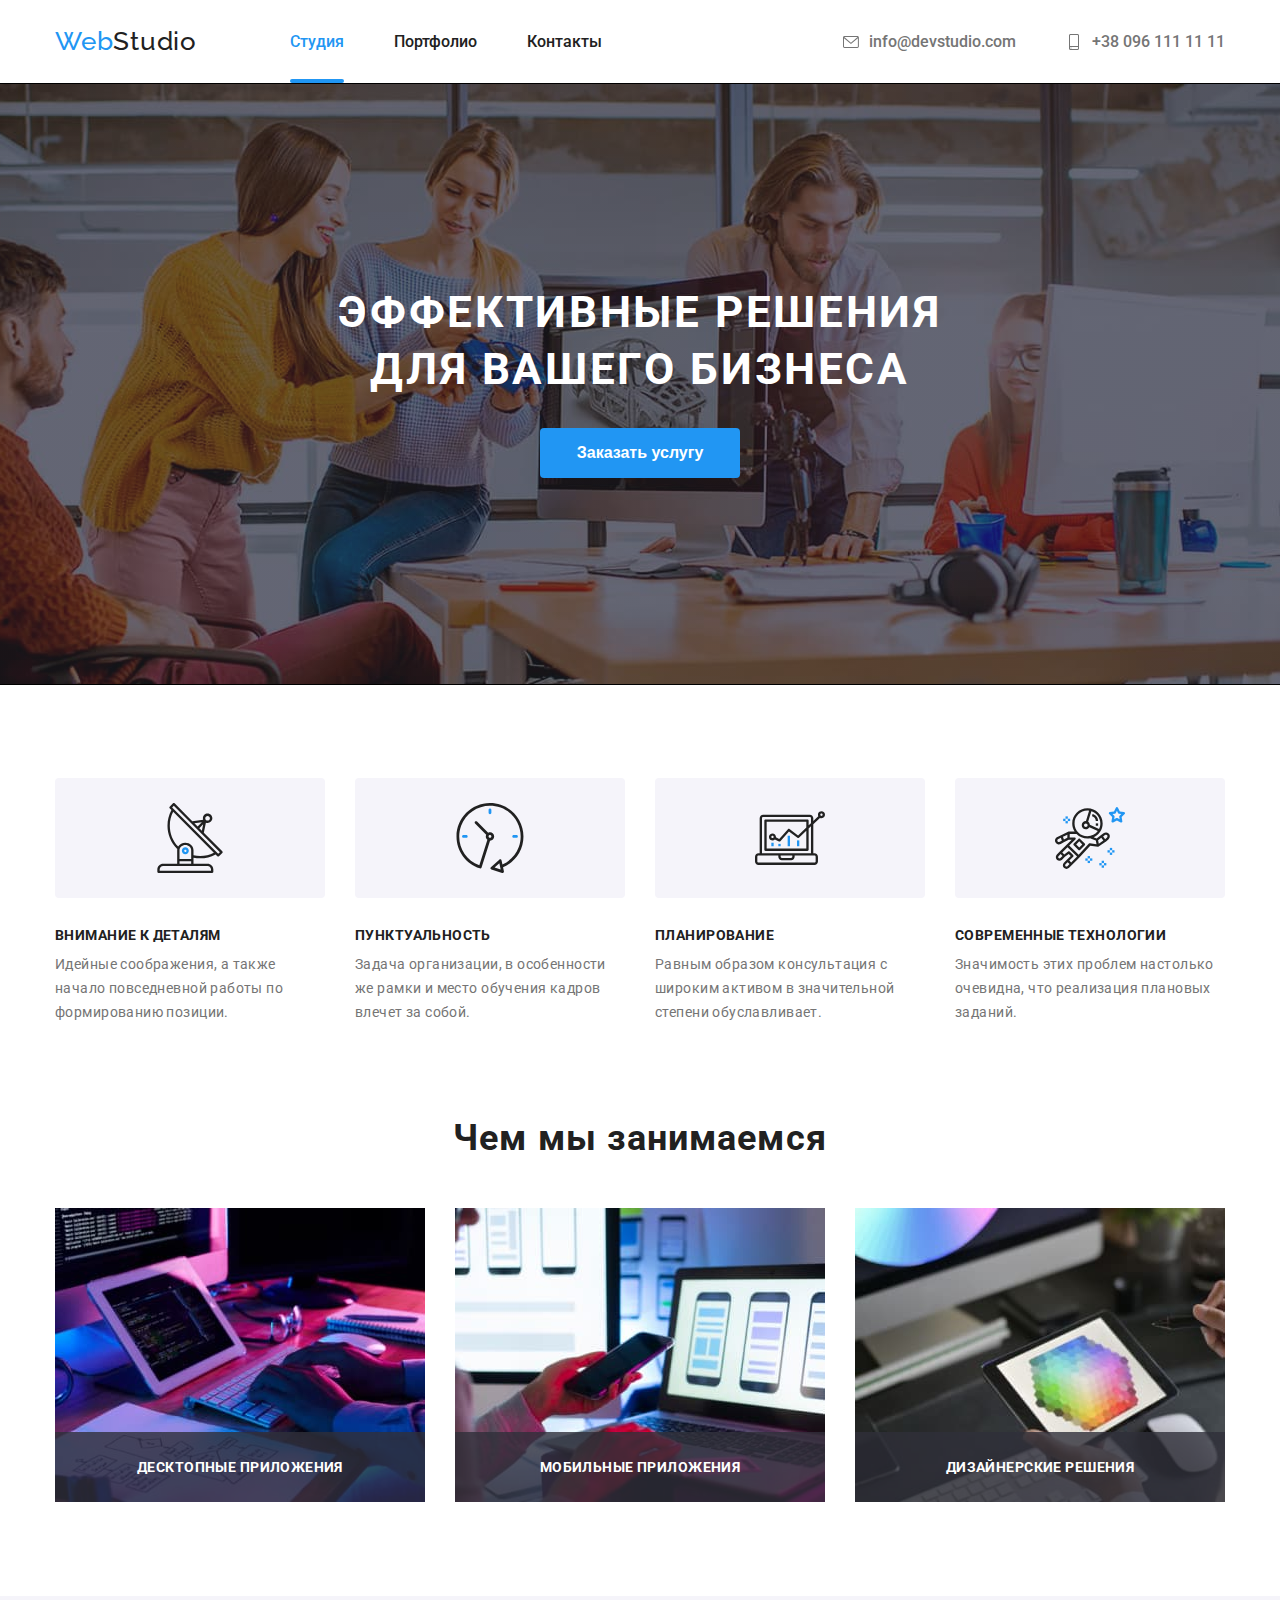
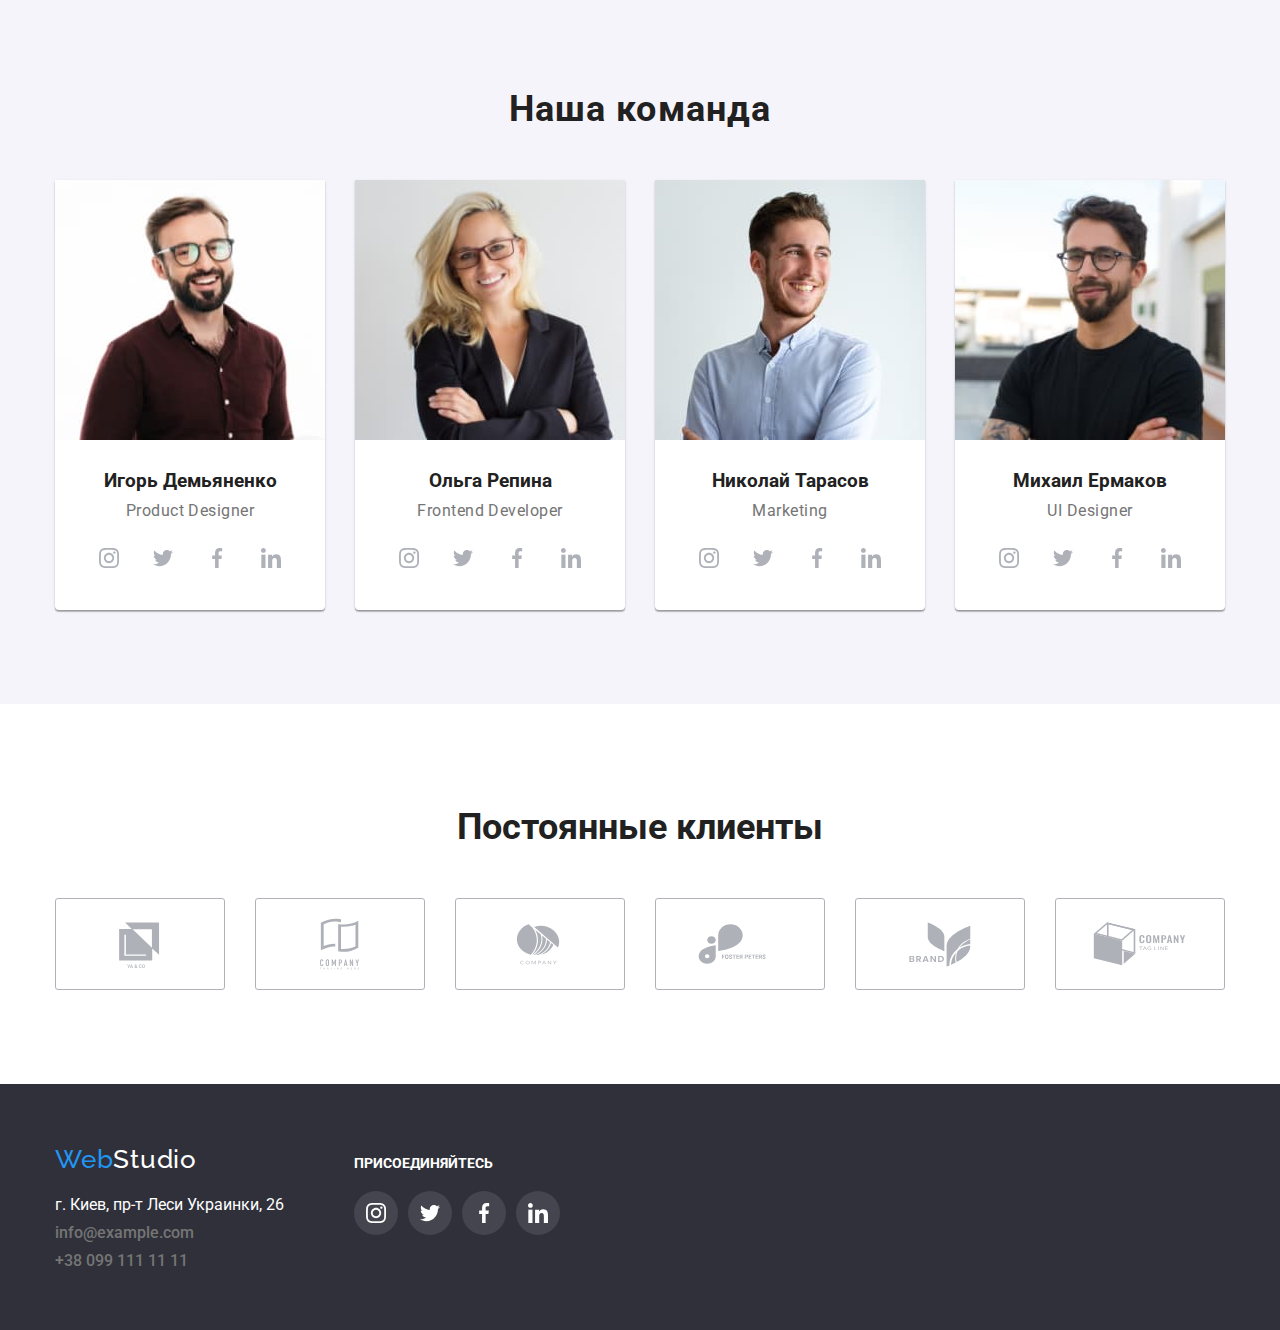
==== index.html @ 6182cb8b "sd" ====
<!DOCTYPE html>
<html lang="en">

<head>
  <meta charset="UTF-8" />
  <meta http-equiv="X-UA-Compatible" content="IE=edge" />
  <meta name="viewport" content="width=device-width, initial-scale=1.0" />
  <title>WebStudio</title>
  <link rel="preconnect" href="https://fonts.gstatic.com" />
  <link rel="stylesheet" href="css/modern-normalie.css">
  <link href="https://fonts.googleapis.com/css2?family=Roboto:wght@400;500;700;900&display=swap" rel="stylesheet" />
  <link rel="preconnect" href="https://fonts.gstatic.com" />
  <link href="https://fonts.googleapis.com/css2?family=Raleway:wght@700&display=swap" rel="stylesheet" />
  <link rel="stylesheet" href="css/styles.css" />
</head>




<!-- header section-->
<header class="head-main">
  <div class="container header-nav-s-list">
    <a class="link logo" href="./index.html"><span class="link-logo">Web</span>Studio</a>
    <nav class="nav">
      <ul class="nav-list">
        <li class="nav-item">
          <a class="link active underline" href="index.html">Студия</a>
        </li>
        <li class="nav-item"><a class="link underline" href="portfolio.html">Портфолио</a></li>
        <li class="nav-item"><a class="link underline" href="#">Контакты</a></li>
      </ul>
    </nav>
    <ul class="header-links">
      <li class="nav-item mail-item">
        <a class="link-adress mail" href="mailto:info@devstudio.com">
          <svg class="icons-head mail" width="12px" height="16px">
            <use href="./images/icons/sprite.svg#icon-mail">
            </use>
          </svg>info@devstudio.com</a>
      </li>
      <li class="nav-item tel-item">
        <a class="link-adress mail" href="tel:+380961111111">
          <svg class="icons-head tel" width="12px" height="16px">
            <use href="./images/icons/sprite.svg#icon-smartphone">
            </use>
          </svg>+38 096 111 11 11</a>
      </li>
    </ul>
  </div>
</header>
<main>

  <!-- main section-->
  <section class="section main-section-head overlay">
    <div class="container">
      <h1 class="main-section-tittle-text">
        эффективные решения <br>для вашего бизнеса
      </h1>
      <button class="studio-button" type="button" data-modal-open>Заказать услугу</button>
    </div>
  </section>
  <!-- what we do section-->
  <section class="section second-section">
    <div class="container">
      <ul class="what-we-do-text-section">
        <li class="first-section-content">
          <div class="first-section-description">
            <svg class="icon-first">
              <use href="./images/icons/sprite.svg#icon-antenna">
              </use>
            </svg>
          </div>
          <h3 class="first-text-section-studio-title">внимание к деталям</h3>
          <p class="first-text-section-studio-text">
            Идейные соображения, а также начало повседневной работы по
            формированию позиции.
          </p>
        </li>
        <li class="first-section-content">
          <div class="first-section-description">
            <svg class="icon-first">
              <use href="./images/icons/sprite.svg#icon-clock">
              </use>
            </svg>
          </div>
          <h3 class="first-text-section-studio-title">пунктуальность</h3>
          <p class="first-text-section-studio-text">
            Задача организации, в особенности же рамки и место обучения кадров
            влечет за собой.
          </p>
        </li>
        <li class="first-section-content">
          <div class="first-section-description">
            <svg class="icon-first">
              <use href="./images/icons/sprite.svg#icon-diagram">
              </use>
            </svg>
          </div>
          <h3 class="first-text-section-studio-title">планирование</h3>
          <p class="first-text-section-studio-text">
            Равным образом консультация с широким активом в значительной
            степени обуславливает.
          </p>
        </li>
        <li class="first-section-content">
          <div class="first-section-description">
            <svg class="icon-first">
              <use href="./images/icons/sprite.svg#icon-astronaut">
              </use>
            </svg>
          </div>
          <h3 class="first-text-section-studio-title">современные технологии</h3>
          <p class="first-text-section-studio-text">
            Значимость этих проблем настолько очевидна, что реализация
            плановых заданий.
          </p>
        </li>

      </ul>
    </div>
  </section>
  <!-- what we do with imgs-->
  <section class="section thrd-section">
    <div class="container">
      <h2 class="first-section-title">Чем мы занимаемся</h2>
      <ul class="what-we-do-section-images">
        <li class="what-we-do-section-list">
          <div class="what-we-do-block">
            <img class="what-we-do-images" src="images/computerscode.jpg" alt="woman-work-on-computer" width="370" />
            <div class="what-we-do-text">Десктопные приложения</div>
          </div>
        </li>
        <li class="what-we-do-section-list">
          <div class="what-we-do-block">
            <img class="what-we-do-images" src="images/phonescomputer.jpg" alt="man-with-phone-and-computer"
              width="370" />
            <div class="what-we-do-text">Мобильные приложения</div>
          </div>
        </li>
        <li class="what-we-do-section-list">
          <div class="what-we-do-block">
            <img class="what-we-do-images" src="images/tabletsfigure.jpg" alt="figure-on-the-tablet-in-woman-hands"
              width="370" />
            <div class="what-we-do-text">Дизайнерские решения</div>
          </div>
        </li>
      </ul>
    </div>
  </section>

  <!-- Our team section-->
  <section class="section our-section">
    <div class="container members-container">
      <h2 class="tittle-second-section">Наша команда</h2>
      <ul class="our-team-section-members">
        <li class="members">
          <img src="images/IgorDem.jpg" alt="Man-Igor" width="270" />
          <h3 class="second-section-tittle">Игорь Демьяненко</h3>
          <p class="second-section-text">Product Designer</p>
          <ul class="icons-list">
            <li class="icons-list-social">
              <a class="icons-list-social-link" href="#">
                <svg class="icon-social">
                  <use href="./images/icons/sprite.svg#icon-instagram">
                  </use>
                </svg></a>
            </li>
            <li class="icons-list-social">
              <a class="icons-list-social-link" href="#">
                <svg class="icon-social">
                  <use href="./images/icons/sprite.svg#icon-twitter">
                  </use>
                </svg></a>
            </li>
            <li class="icons-list-social">
              <a class="icons-list-social-link" href="#">
                <svg class="icon-social">
                  <use href="./images/icons/sprite.svg#icon-facebook">
                  </use>
                </svg></a>
            </li>
            <li class="icons-list-social">
              <a class="icons-list-social-link" href="#">
                <svg class="icon-social">
                  <use href="./images/icons/sprite.svg#icon-linkedin">
                  </use>
                </svg></a>
            </li>
          </ul>
        </li>
        <li class="members">
          <img src="images/OlhaRepina.jpg" alt="Woman-Olga" width="270" />
          <h3 class="second-section-tittle">Ольга Репина</h3>
          <p class="second-section-text">Frontend Developer</p>
          <ul class="icons-list">
            <li class="icons-list-social">
              <a class="icons-list-social-link" href="#">
                <svg class="icon-social">
                  <use href="./images/icons/sprite.svg#icon-instagram">
                  </use>
                </svg></a>
            </li>
            <li class="icons-list-social">
              <a class="icons-list-social-link" href="#">
                <svg class="icon-social">
                  <use href="./images/icons/sprite.svg#icon-twitter">
                  </use>
                </svg></a>
            </li>
            <li class="icons-list-social">
              <a class="icons-list-social-link" href="#">
                <svg class="icon-social">
                  <use href="./images/icons/sprite.svg#icon-facebook">
                  </use>
                </svg></a>
            </li>
            <li class="icons-list-social">
              <a class="icons-list-social-link" href="#">
                <svg class="icon-social">
                  <use href="./images/icons/sprite.svg#icon-linkedin">
                  </use>
                </svg></a>
            </li>
          </ul>
        </li>
        <li class="members">
          <img src="images/NikolayTarasov.jpg" alt="Man-Nikolay" width="270" />
          <h3 class="second-section-tittle">Николай Тарасов</h3>
          <p class="second-section-text">Marketing</p>
          <ul class="icons-list">
            <li class="icons-list-social">
              <a class="icons-list-social-link" href="#">
                <svg class="icon-social">
                  <use href="./images/icons/sprite.svg#icon-instagram">
                  </use>
                </svg></a>
            </li>
            <li class="icons-list-social">
              <a class="icons-list-social-link" href="#">
                <svg class="icon-social">
                  <use href="./images/icons/sprite.svg#icon-twitter">
                  </use>
                </svg></a>
            </li>
            <li class="icons-list-social">
              <a class="icons-list-social-link" href="#">
                <svg class="icon-social">
                  <use href="./images/icons/sprite.svg#icon-facebook">
                  </use>
                </svg></a>
            </li>
            <li class="icons-list-social">
              <a class="icons-list-social-link" href="#">
                <svg class="icon-social">
                  <use href="./images/icons/sprite.svg#icon-linkedin">
                  </use>
                </svg></a>
            </li>
          </ul>
        </li>
        <li class="members">
          <img src="images/MikhailErmakow.jpg" alt="Man-Mikhayl" width="270" />
          <h3 class="second-section-tittle">Михаил Ермаков</h3>
          <p class="second-section-text">UI Designer</p>
          <ul class="icons-list">
            <li class="icons-list-social">
              <a class="icons-list-social-link" href="#">
                <svg class="icon-social">
                  <use href="./images/icons/sprite.svg#icon-instagram">
                  </use>
                </svg></a>
            </li>
            <li class="icons-list-social">
              <a class="icons-list-social-link" href="#">
                <svg class="icon-social">
                  <use href="./images/icons/sprite.svg#icon-twitter">
                  </use>
                </svg></a>
            </li>
            <li class="icons-list-social">
              <a class="icons-list-social-link" href="#">
                <svg class="icon-social">
                  <use href="./images/icons/sprite.svg#icon-facebook">
                  </use>
                </svg></a>
            </li>
            <li class="icons-list-social">
              <a class="icons-list-social-link" href="#">
                <svg class="icon-social">
                  <use href="./images/icons/sprite.svg#icon-linkedin">
                  </use>
                </svg></a>
            </li>
          </ul>
        </li>
      </ul>
    </div>
  </section>
  <!-- Client section-->
  <section class="section">
    <div class="container">
      <h2 class="clients-title">Постоянные клиенты</h2>
      <ul class="clients-list">
        <li class="clients-list-item">
          <a class="client-list-link" href="#">
            <svg class="icon-client">
              <use href="./images/icons/sprite.svg#icon-ya-s-co">
              </use>
            </svg>
          </a>
        </li>
        <li class="clients-list-item">
          <a class="client-list-link" href="#">
            <svg class="icon-client">
              <use href="./images/icons/sprite.svg#icon-tagline-here">
              </use>
            </svg>
          </a>
        </li>
        <li class="clients-list-item">
          <a class="client-list-link" href="#">
            <svg class="icon-client">
              <use href="./images/icons/sprite.svg#icon-company">
              </use>
            </svg>
          </a>
        </li>
        <li class="clients-list-item">
          <a class="client-list-link" href="#">
            <svg class="icon-client">
              <use href="./images/icons/sprite.svg#icon-fosterpeters">
              </use>
            </svg>
          </a>
        </li>
        <li class="clients-list-item">
          <a class="client-list-link" href="#">
            <svg class="icon-client">
              <use href="./images/icons/sprite.svg#icon-brand">
              </use>
            </svg>
          </a>
        </li>
        <li class="clients-list-item">
          <a class="client-list-link" href="#">
            <svg class="icon-client">
              <use href="./images/icons/sprite.svg#icon-tagline">
              </use>
            </svg>
          </a>
        </li>
      </ul>
    </div>
  </section>
</main>
<footer class="footer-section">
  <div class="container footer-content">
    <div>
      <a class="link logo foot" href="./index.html"><span class="link-logo">Web</span>Studio</a>
      <address class="adress-in-foot">
        <ul class="footer-links">
          <li class="adress-in-foot">г. Киев, пр-т Леси Украинки, 26</li>
          <li>
            <a class="link-adress" href="mailtoLinfo@example.com">info@example.com</a>
          </li>
          <li>
            <a class="link-adress" href="tel:+380991111111">+38 099 111 11 11</a>
          </li>
        </ul>
      </address>
    </div>
    <div class="footer-social">
      <p>присоединяйтесь</p>
      <ul class="icons-footer">
        <li class="icons-list-footer">
          <a class="icons-footer-link" href="#">
            <svg class="icon-footer">
              <use href="./images/icons/sprite.svg#icon-instagram">
              </use>
            </svg></a>
        </li>
        <li class="icons-list-footer">
          <a class="icons-footer-link" href="#">
            <svg class="icon-footer">
              <use href="./images/icons/sprite.svg#icon-twitter">
              </use>
            </svg></a>
        </li>
        <li class="icons-list-footer">
          <a class="icons-footer-link" href="#">
            <svg class="icon-footer">
              <use href="./images/icons/sprite.svg#icon-facebook">
              </use>
            </svg></a>
        </li>
        <li class="icons-list-footer">
          <a class="icons-footer-link" href="#">
            <svg class="icon-footer">
              <use href="./images/icons/sprite.svg#icon-linkedin">
              </use>
            </svg></a>
        </li>
      </ul>
    </div>
  </div>
</footer>
<div class="backdrop is-hidden" data-modal>
  <div class="modal">
    <button data-modal-close> <svg width="11" height="11" viewBox="0 0 11 11" fill="none"
        xmlns="http://www.w3.org/2000/svg">
        <path
          d="M11 1.10786L9.89214 0L5.5 4.39214L1.10786 0L0 1.10786L4.39214 5.5L0 9.89214L1.10786 11L5.5 6.60786L9.89214 11L11 9.89214L6.60786 5.5L11 1.10786Z"
          fill="black" />
      </svg>
    </button>
  </div>
</div>
<script src="./js/modal.js"></script>
</body>

</html>
---- css/modern-normalie.css ----
*,
*::before,
*::after{
    box-sizing: border-box;
  }
  body {
    font-family: "Roboto";
    color: var(--tittle-text--color);
    margin: 0;
    position: relative;
  }
  .container {
    width: 1200px;
    padding: 0 15px;
    margin: 0 auto;
  }
  .section{
      padding-top: 94px;
      padding-bottom: 94px;
  }
  img{
    display: block;
    max-width: 100%;
    height: auto;
  }
  a{
    text-decoration: none;
  }
  ul{
    list-style: none;
    padding: 0;
    margin: 0;
  }
  h1,
  h2,
  h3,
  h4{
    margin: 0;
  }
  p{
    margin: 0;
  }
---- css/styles.css ----
:root {
  --main-tittle-text-color: #ffffff;
  --text-all: #757575;
  --tittle-text--color: #212121;
  --buttons-active-color: #2196f3;
  --button-bakground: #f5f4fa;
  --footer-main-sections-bacground: #2f303a;
  --border-conteiners: #EEEEEE; 
  --icons-color: #AFB1B8;
  --background-footer-icons: rgba(255, 255, 255, 0.1);
  --timing:(0.4, 0, 0.2, 1);
}

/* header-section main*/
.nav-list{
  display: flex;
  margin-left: 93px;
}
.nav-list .nav-item:not(:last-child){
  margin-right: 50px;
}
.header-nav-s-list{
  display: flex;
  align-items: center;
}
.nav-list .nav-item{
  display: block;
  padding-top: 32px;
  padding-bottom: 32px;
}
.header-links{
  display: inline-block;
  display: flex;
  margin-left: auto;
}
.header-links .nav-item + .nav-item{
  margin-left: 50px;
}
.head-main{
  border-bottom: 1px solid var(--border-conteiners);
}
.nav-item a{
  fill: var(--icons-color);
  display: flex;
  align-items: center;
}

.icons-head{
  width: 1rem;
  height: 1rem;
  margin-right: 10px;
  fill: currentColor;
}
.mail:active,
.mail:hover{
  fill: var(--buttons-active-color);
}
.underline{
  transition: color 250ms var(--buttons-active-color);
}

.active{
  position: relative;
}
.active::after{
  display: block;
  content: "";
  position: absolute;
  width: 100%;
  height: 4px;
  background: #2196F3;
  border-radius: 2px;
  bottom: -32px; 
}


/*webstudio*/
/* wecstudio-section-main*/
.main-section-head {
  background: var(--footer-main-sections-bacground);
  padding-top: 200px;
  padding-bottom: 200px;
  text-align: center;
}
.main-section-tittle-text {
  color: var(--main-tittle-text-color);
  font-size: 44px;
  line-height: 1.3;
  text-align: center;
  letter-spacing: 0.06em;
  text-transform: uppercase;
  margin-bottom: 30px;
}
.overlay{
  max-width: 1600px;
  height: 600px;
  margin-left: auto;
  margin-right: auto;
  outline: 1px solid black;
  background-image: linear-gradient(
    rgba(47, 48, 58, 0.4),
    rgba(47, 48, 58, 0.4)
    ),
  url("../images/main-pic.jpg");
  background-repeat: no-repeat;
  background-position: center;
  background-size: cover;
}
/* studio button pg*/

.studio-button {
  display: block;
  margin: auto;
  background: var(--buttons-active-color);
  color: var(--main-tittle-text-color);
  width: 200px;
  height: 50px; 
  border-radius: 4px;
  font-size: 16px;
  font-weight: 700;
  cursor: pointer;
  border: none;
  transition: background-color 250ms cubic-bezier(0.4, 0, 0.2, 1) ;
}

.studio-button:hover{
  background: #188CE8;
}

/* first what we do*/
.what-we-do-text-section{
  display: flex;
  justify-content: center;
}
.what-we-do-text-section .first-section-content:not(:last-child){
  margin-right: 30px;
}
.first-section-content h3{
  margin-bottom: 10px;
}
.first-section-title {
  color: var(--tittle-text--color);
  font-size: 36px;
  line-height: 1.1;
  text-align: center;
  letter-spacing: 0.03em;
  margin-bottom: 50px;
}
.icon-first{
  width: 70px;
  height: 70px;
}
.first-section-description{
  display: flex;
  width: 270px;
  height: 120px;
  justify-content: center;
  align-items: center;
  background-color: var(--button-bakground);
  border-radius: 4px;
  margin-bottom: 30px;
}


/* images*/
.thrd-section{
  padding-top: 0;
}
.what-we-do-section-images{
  display: flex;
  justify-content: space-between;
}

.first-text-section-studio-title {
  color: var(--tittle-text--color);
  font-weight: bold;
  font-size: 14px;
  line-height: 1.1;
  letter-spacing: 0.03em;
  text-transform: uppercase;
}
.first-text-section-studio-text {
  color: var(--text-all);
  font-size: 14px;
  line-height: 1.7;
  letter-spacing: 0.03em;
}
.what-we-do-block{
  position: relative;
  display: flex;
}
.what-we-do-text{
  font-family: Roboto;
  font-style: normal;
  font-weight: bold;
  font-size: 14px;
  line-height: 16px;
  text-align: center;
  letter-spacing: 0.03em;
  text-transform: uppercase;
  position: absolute;
  display: flex;
  background: rgba(47, 48, 58, 0.8);
  color: var(--main-tittle-text-color);
  width: 370px;
  height: 70px;
  bottom: 0;
  justify-content: center;
  align-items: center;
}

/* our team section*/
.tittle-second-section{
  justify-content: center;
  padding-bottom: 50px;
}
.our-team-section-members{
  display: flex;
  justify-content: space-between;
}

.our-team-section-members h3{
  text-align: center;
  padding-top: 30px;
  margin-bottom: 10px;
}
.our-team-section-members p{
  text-align: center;
  margin-bottom: 16px;
}
.members {
 box-shadow: 0px 1px 3px rgba(0, 0, 0, 0.12), 0px 1px 1px rgba(0, 0, 0, 0.14), 0px 2px 1px rgba(0, 0, 0, 0.2);
 border-radius: 0px 0px 4px 4px;
 padding-bottom: 30px;
 background: var(--main-tittle-text-color);
}
/* icons */
.icons-list{
  display: flex;
  align-items: center;
  justify-content: center;
}
.icons-list li:not(:first-child){
  margin-left: 10px;
}

.icons-list-social-link{
  display: flex;
  width: 44px;
  height: 44px;
  justify-content: center;
  align-items: center;
  border-radius: 50%;
  color: var(--icons-color)
}
.icon-social{
  width: 20px;
  height: 20px;
}

.icons-list-social-link:hover,
.icons-list-social-link:active {
 fill: var(--main-tittle-text-color);
 background: var(--buttons-active-color);
 border-radius: 50%;
}
.icons-list-social-link{
  fill: var(--icons-color);
}

/* our team section*/
.tittle-second-section {
  color: var(--tittle-text--color);
  font-size: 36px;
  line-height: 1.1;
  letter-spacing: 0.03em;
  text-align: center;
}

.second-section-title {
  color: var(--tittle-text--color);
  font-size: 16px;
  line-height: 1.1;
  letter-spacing: 0.03em;
}
.second-section-text {
  color: var(--text-all);
  font-size: 16px;
  line-height: 1.1;
  letter-spacing: 0.03em;
}
/*PORTFOLIO*/
/* portfolio*/

.portfolio-section-imgs{
  display: flex;
  flex-wrap: wrap;
  margin-right: -30px;
  margin-bottom: -30px;
}
.portfolio-conteiner-imgs{
  width: calc( ( 100% - 90px ) / 3 );
  margin-right: 30px;
  margin-bottom: 30px;
  border: 1px solid var(--border-conteiners);
}
.portfolio-conteiner-imgs:nth-child(3n){
  margin-right: 0;
}
.portfolio-conteiner-imgs:nth-last-child(-n+3){
  margin-bottom: 0;
}
.our-section{
  background: var(--button-bakground) ;
}
/* portfolio text section*/

.portfolio-images-tittle {
  color: var(--tittle-text--color);
  font-size: 18px;
  line-height: 2;
  letter-spacing: 0.06em;
}
.portfolio-imgs-borders{
  padding: 20px 24px;
}
.portfolio-images-text {
  color: var(--text-all);
  font-size: 16px;
  line-height: 1.9;
  letter-spacing: 0.03em;
}
/*buttons on portfolio pg*/
.portfolio-buttons{
  display: flex;
  justify-content:center;
  border: none;
  margin-bottom: 34px;
  border-radius: 4px;
}

.buttons-item:not(:first-child){
  padding-left: 8px;
}

/* portfolio overlay*/

.thumb{
  overflow: hidden;
  position: relative;
}
.portfolio-overlay{
  position: absolute;
  top: 0;
  left: 0;
  width: 100%;
  height: 100%;
  background-color: rgba(33, 150, 243, 0.9);
  opacity: 0;
  transform: translateY(100%);
  transition: transform 250ms cubic-bezier(0.4, 0, 0.2, 1);
  overflow: auto;
}

.portfolio-overlay-text{
  position: absolute;
  transform: translate(-50%, -50%);
  top: 50%;
  left: 50%;
  display: flex;
  width: 100%;
  height: 100%;
  align-items: center;
  padding-left: 24px;
  padding-right: 24px;
  color: var(--main-tittle-text-color);
  font-size: 18px;
  line-height: 1.56;
}

.portfolio-items:hover, 
.portfolio-items:focus {
  display: block;
  background: var(--main-tittle-text-color);
  box-sizing: border-box;
  box-shadow: 0px 1px 1px rgb(0 0 0 / 12%), 0px 4px 4px rgb(0 0 0 / 6%), 1px 4px 6px rgb(0 0 0 / 16%);
}
.portfolio-conteiner-imgs:hover .portfolio-overlay {
  opacity: 1;
  transform: translate(0);
}
/*buttons active tm*/
.buttons {
  font-weight: 500;
  font-family: "Roboto";
  font-size: 16px;
  line-height: 1.6;
  border-radius: 4px;
  background: var(--button-bakground);
  color: var(--tittle-text--color);
  border: none;
  display: inline-block;
  padding: 6px 22px;
  transition: bacground-color 250ms cubic-bezier(0.4, 0, 0.2, 1), color 250ms cubic-bezier(0.4, 0, 0.2, 1), box-shadow 250ms cubic-bezier(0.4, 0, 0.2, 1);
  
}
.buttons:hover {
  background: var(--buttons-active-color);
  color: var(--main-tittle-text-color);
  box-shadow: 0px 4px 4px rgba(0, 0, 0, 0.15);
}
.buttons:focus {
  background: var(--buttons-active-color);
  color: var(--main-tittle-text-color);
}
.buttons:active {
  background: var(--buttons-active-color);
  color: var(--main-tittle-text-color);
}
.buttons {
  cursor: pointer;
}
/* clients companys*/
.clients-title{
  color: var(--tittle-text--color);
  font-family: Roboto;
  font-style: normal;
  font-weight: bold;
  font-size: 36px;
  line-height: 42px;
  text-align: center;
  padding-top: 8px;
  padding-bottom: 50px;
}
.clients-list{
  display: flex;
}
.clients-list-item:not(:last-child){
  margin-right: 30px;
}
.clients-list-item svg{
  margin: 16px 32px;
  width: 106px;
  height: 60px;
  fill: var(--icons-color);
  background-color: var(--main-tittle-text-color);
}
.client-list-link{
  border: 1px solid var(--icons-color);
  display: flex;
  width: 170px;
  height: 92px;
  border-radius: 3px;
}
.client-list-link:active,
.client-list-link:hover{
  border-color: var(--buttons-active-color); 
}
.client-list-link:active .icon-client,
.client-list-link:hover .icon-client{
  fill: var(--buttons-active-color);
}
/* footer section*/
.footer-content{
  padding-top: 60px;
  padding-bottom: 60px;
  display: flex;
  align-items: baseline;
}
.footer-links li:not(:last-child){
  margin-bottom: 9px;
}

.footer-section {
  background: var(--footer-main-sections-bacground);
}

.adress-in-foot {
  font-style: normal;
}
.adress-in-foot {
  color: var(--main-tittle-text-color);
}

.footer-social{
  margin-left: 70px;
}
.footer-social p{
  font-weight: bold;
  font-size: 14px;
  line-height: inherit;
  letter-spacing: inherit;
  text-transform: uppercase;
  color: var(--main-tittle-text-color);
  margin-bottom: 20px;
}
.icons-footer{
  width: 206px;
  display: flex;
  align-items: center;
}
.icons-list-footer:not(:last-child) {
  margin-right: 10px;
}
.icons-footer-link{
    display: flex;
    background-color: var(--background-footer-icons);
    width: 44px;
    height: 44px;
    border-radius: 50%;
    justify-content: center;
    align-items: center;
}
.icon-footer{
    width: 20px;
    height: 20px;
    fill: var(--main-tittle-text-color);
}
.icons-footer-link:hover, 
.icons-footer-link:focus {
  fill: var(--main-tittle-text-color);
  background: var(--buttons-active-color);
  border-radius: 50%;
}

/* links */
.link {
  color: var(--tittle-text--color);
  font-weight: 500;
}

.link:hover {
    color: var(--buttons-active-color);
  }
.link:active{
    color: var(--buttons-active-color);
  }
.link:focus {
  color: var(--buttons-active-color);
}

.link-adress {
  color: var(--text-all);
  font-weight: 500;
}
.link-adress:hover{
    color: var(--buttons-active-color);
  } 
.link-adress:active{
    color: var(--buttons-active-color);
  } 
.link-adress:focus {
  color: var(--buttons-active-color);
}
.link.active{
    color: var(--buttons-active-color);
}
/* logo */
.logo {
  font-family: "Raleway";
  color: var(--tittle-text--color);
  font-size: 26px;
  line-height: 31px;
  letter-spacing: 0.03em;
}
.link-logo {
  color: var(--buttons-active-color);
}
.foot {
  color: var(--main-tittle-text-color);
  margin-bottom: 20px;
  display: inline-block;
}

/* backdrop*/
.backdrop.is-hidden{
  opacity: 0;
  pointer-events: none;
  visibility: hidden;
}
.backdrop{
  position: fixed;
  top: 0;
  left: 0;
  height: 100%;
  width: 100%;
  opacity: 1;
  background-color: rgba(0, 0, 0, 0.2);
  transition: opacity 250ms cubic-bezier(0.4,0,0.2,1), visibility 250ms cubic-bezier(0.4,0,0.2,1);
}

.modal {
  position: absolute;
  width: 528px;
  height: 581px;
  transform: translate(-50%, -50%);
  top: 50%;
  left: 50%;
  padding: 15px;
  background: var(--main-tittle-text-color);
  box-shadow: 0px 1px 3px rgba(0, 0, 0, 0.12), 0px 1px 1px rgba(0, 0, 0, 0.14), 0px 2px 1px rgba(0, 0, 0, 0.2);
  border-radius: 4px;
  transform: scale(1) translate(-50%, -50%);
  transition: transform 250ms cubic-bezier(0.4,0,0.2,1), visibility 250ms cubic-bezier(0.4,0,0.2,1);
}
.modal button{
  position: absolute;
  display: flex;
  justify-content: center;
  width: 30px;
  height: 30px;
  align-items: center;
  border-radius: 50%;
  margin-left: auto;
  border: 1px solid rgba(0, 0, 0, 0.1);
  cursor: pointer;
  right: 8px;
  top: 8px;
  background-color: var(--main-tittle-text-color);
}
.backdrop.is-hidden .modal{
  transform: translate(-50%, -50%) scale(0.8);
}
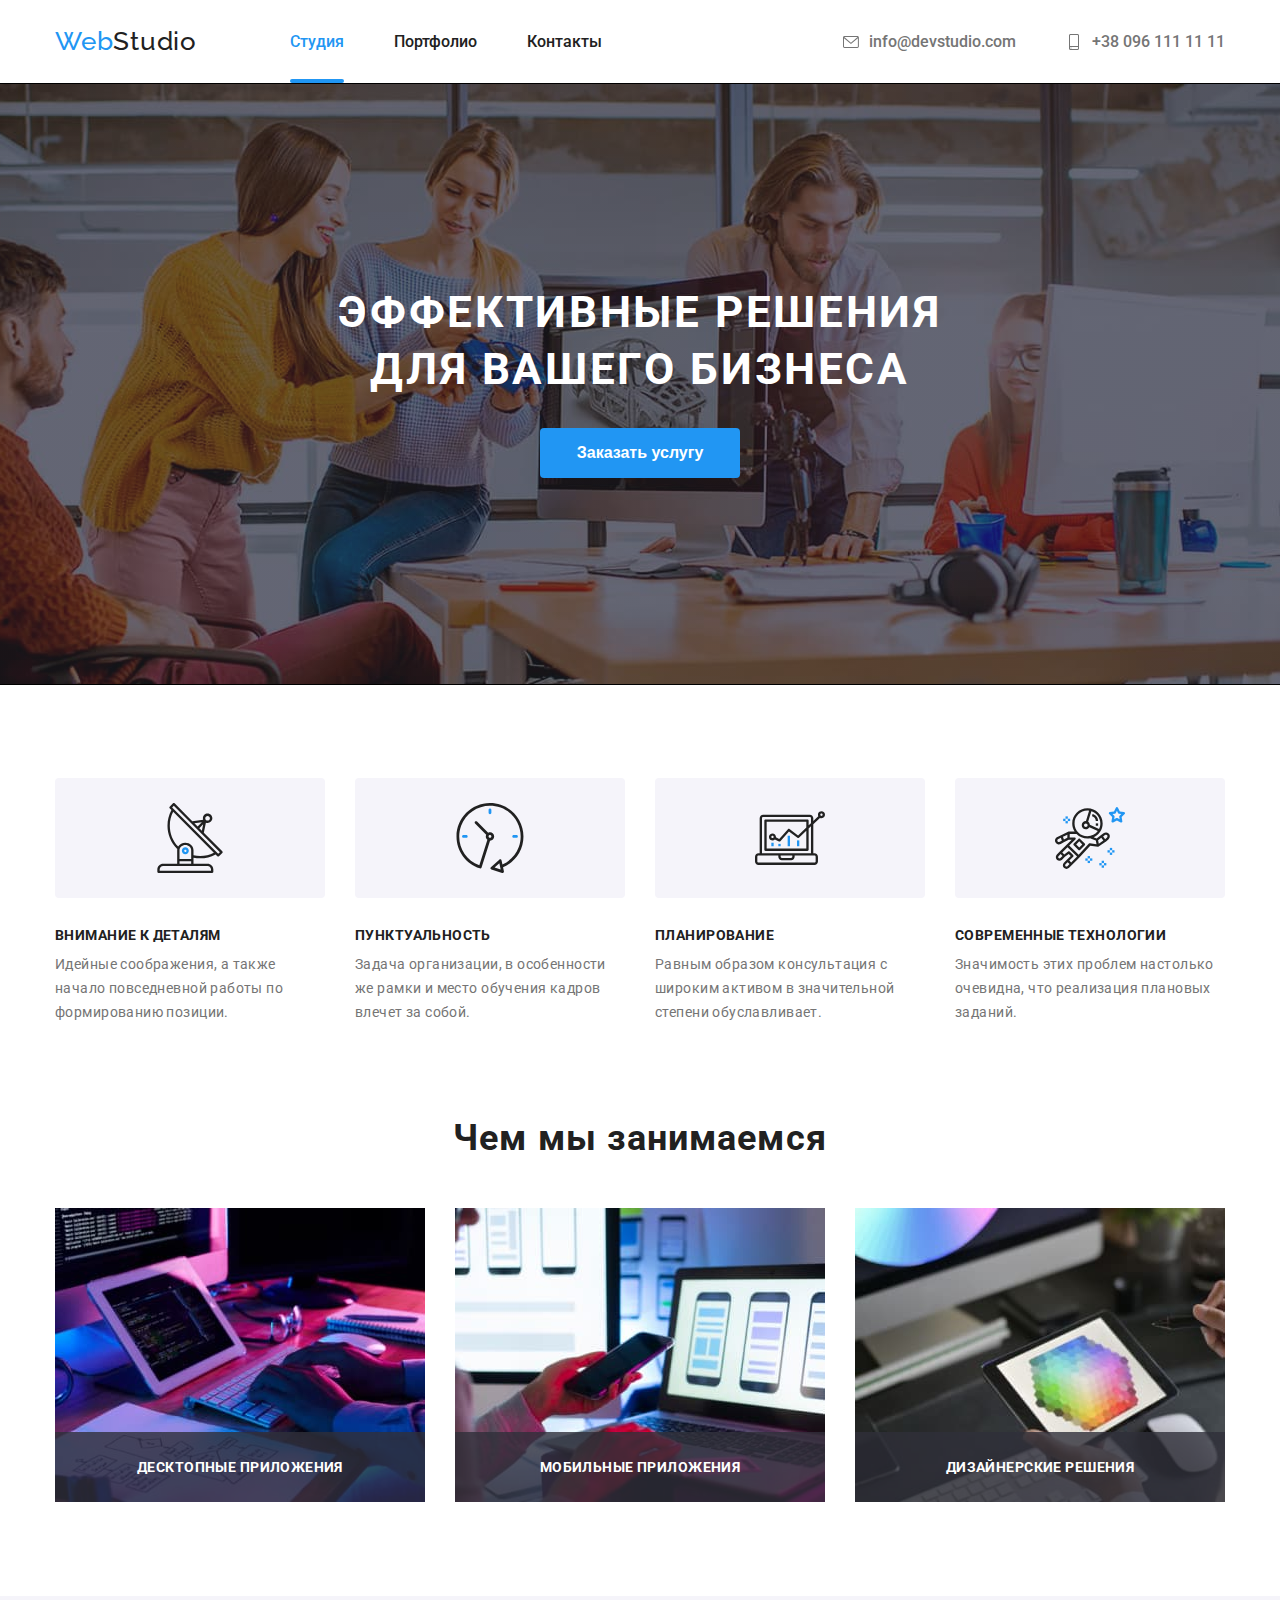
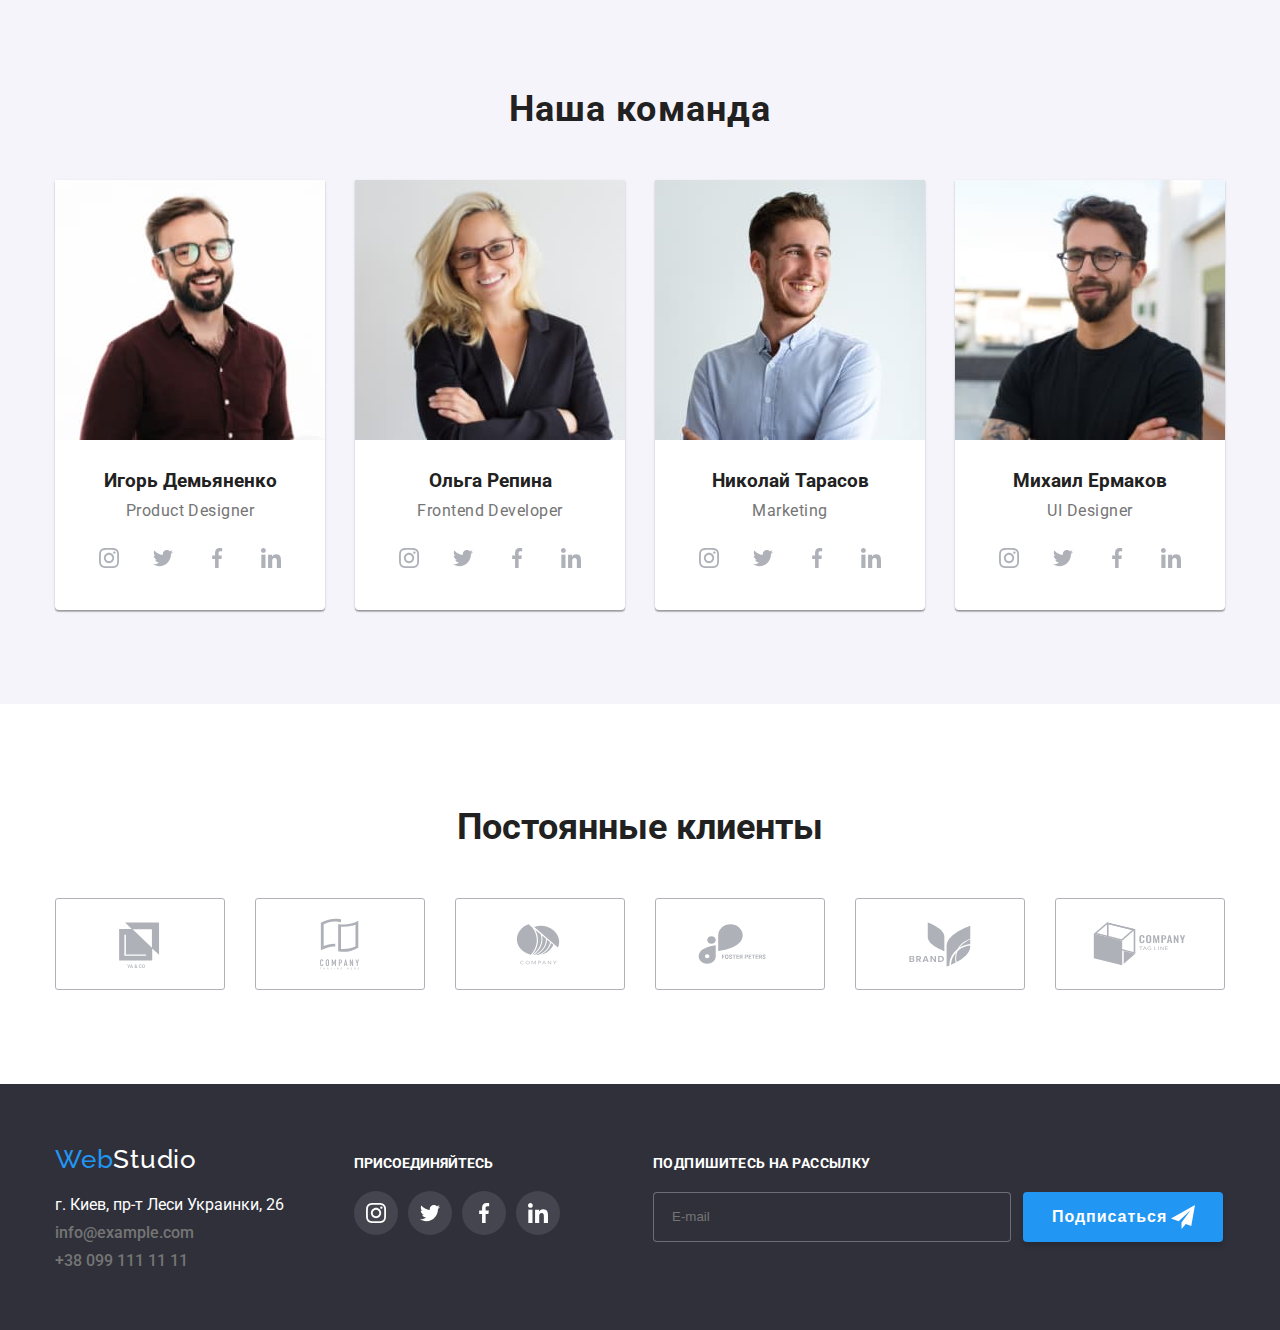
==== commit c469beab: "yeap" ====
--- a/index.html
+++ b/index.html
@@ -402,17 +402,83 @@
         </li>
       </ul>
     </div>
+    <div class="footer-connection">
+      <p>Подпишитесь на рассылку</p>
+      <form class="footer-connection-flex">
+        <label for="email"></label>
+        <input class="footer-connection-mail" type="email" name="email" placeholder="E-mail" id="email">
+        <button class="footer-button" type="submit">Подписаться</button>
+      </form>
+    </div>
   </div>
 </footer>
 <div class="backdrop is-hidden" data-modal>
   <div class="modal">
-    <button data-modal-close> <svg width="11" height="11" viewBox="0 0 11 11" fill="none"
+    <button class="modal-button" data-modal-close> <svg width="11" height="11" viewBox="0 0 11 11"
         xmlns="http://www.w3.org/2000/svg">
         <path
-          d="M11 1.10786L9.89214 0L5.5 4.39214L1.10786 0L0 1.10786L4.39214 5.5L0 9.89214L1.10786 11L5.5 6.60786L9.89214 11L11 9.89214L6.60786 5.5L11 1.10786Z"
-          fill="black" />
+          d="M11 1.10786L9.89214 0L5.5 4.39214L1.10786 0L0 1.10786L4.39214 5.5L0 9.89214L1.10786 11L5.5 6.60786L9.89214 11L11 9.89214L6.60786 5.5L11 1.10786Z" />
       </svg>
     </button>
+    <div class="modal-wrapper">
+      <p class="modal-wrapper-text">Оставьте свои данные, мы вам перезвоним</p>
+      <form class="form">
+        <div>
+          <div class="modal-form">
+            <label class="form-label" for="name">Имя</label>
+            <span class="form-label-svg">
+              <input class="form-input" type="text" name="username" id="name" required minlength="1">
+              <svg class="modal-svg" width="12" height="12" viewBox="0 0 12 12" xmlns="http://www.w3.org/2000/svg">
+                <path
+                  d="M6 6C7.6575 6 9 4.6575 9 3C9 1.3425 7.6575 0 6 0C4.3425 0 3 1.3425 3 3C3 4.6575 4.3425 6 6 6ZM6 7.5C3.9975 7.5 0 8.505 0 10.5V11.25C0 11.6625 0.3375 12 0.75 12H11.25C11.6625 12 12 11.6625 12 11.25V10.5C12 8.505 8.0025 7.5 6 7.5Z" />
+              </svg>
+            </span>
+          </div>
+          <div class="modal-form">
+            <label class="form-label" for="tel">Телефон</label>
+            <span class="form-label-svg">
+              <input class="form-input" type="tel" name="tel" id="tel">
+              <svg class="modal-svg" width="14" height="14" viewBox="0 0 14 14" xmlns="http://www.w3.org/2000/svg">
+                <path
+                  d="M11.996 9.12261L10.1579 8.91275C9.71641 8.86209 9.2822 9.01406 8.97102 9.32524L7.63945 10.6568C5.59144 9.61472 3.91251 7.94301 2.87041 5.88775L4.20922 4.54894C4.5204 4.23775 4.67237 3.80355 4.62171 3.3621L4.41185 1.53842C4.325 0.807499 3.70988 0.2575 2.97173 0.2575H1.71976C0.902004 0.2575 0.221746 0.937761 0.272403 1.75552C0.655953 7.93577 5.59868 12.8713 11.7717 13.2548C12.5894 13.3055 13.2697 12.6252 13.2697 11.8075V10.5555C13.2769 9.82459 12.7269 9.20946 11.996 9.12261Z" />
+              </svg>
+            </span>
+          </div>
+          <div class="modal-form">
+            <label class="form-label" for="email">Почта</label>
+            <span class="form-label-svg">
+              <input class="form-input" type="email" name="email" id="email">
+              <svg class="modal-svg" width="16" height="12" viewBox="0 0 16 12" xmlns="http://www.w3.org/2000/svg">
+                <path
+                  d="M14 0H2C1.175 0 0.5075 0.675 0.5075 1.5L0.5 10.5C0.5 11.325 1.175 12 2 12H14C14.825 12 15.5 11.325 15.5 10.5V1.5C15.5 0.675 14.825 0 14 0ZM13.7 3.1875L8.3975 6.5025C8.1575 6.6525 7.8425 6.6525 7.6025 6.5025L2.3 3.1875C2.1125 3.0675 2 2.865 2 2.6475C2 2.145 2.5475 1.845 2.975 2.1075L8 5.25L13.025 2.1075C13.4525 1.845 14 2.145 14 2.6475C14 2.865 13.8875 3.0675 13.7 3.1875Z" />
+              </svg>
+            </span>
+          </div>
+          <div class="modal-form feedback-label">
+            <label class="form-label " for="feedback">Комментарий</label>
+            <textarea class="modal-form-feedback" name="feedback" id="feedback" cols="58" rows="8"
+              placeholder="Введите текст"></textarea>
+          </div>
+        </div>
+        <div>
+          <div class="modal-agree">
+            <label class="checkbox-label" for="agree">
+              <input class="checkbox visibility-one" type="checkbox" name="agree" value="agree" id="agree">
+              <span class="checkbox-icon"></span>
+              <span class="checkbox-text">
+                Соглашаюсь с рассылкой и принимаю <a class="modal-link" href="#">Условия
+                  договора</a>
+              </span>
+            </label>
+          </div>
+          <div class="modal-button-second">
+            <label for="submit"></label>
+            <button class="studio-button modal-button-send" type="submit" id="submit"><span
+                class="modal-button-text">Отправить</span></button>
+          </div>
+        </div>
+      </form>
+    </div>
   </div>
 </div>
 <script src="./js/modal.js"></script>
--- a/css/styles.css
+++ b/css/styles.css
@@ -523,6 +523,70 @@
   border-radius: 50%;
 }
 
+.footer-connection{
+  margin-left: 93px;
+  margin-top: 12px;
+  font-weight: 700;
+  font-size: 14px;
+  line-height: 1.14;
+  letter-spacing: 0.03em;
+  text-transform: uppercase;
+  color: var(--main-tittle-text-color);
+}
+.footer-connection-flex{
+  display: flex;
+  width: 570px;
+  height: 86px;
+}
+.footer-button{
+  background: var(--buttons-active-color);
+  position: relative;
+  margin-top: 20px;
+  width: 200px;
+  height: 50px;
+  padding-right: 62px;
+  padding-left: 29px;
+  border: 0px solid transparent;
+  box-shadow: 0px 4px 4px rgb(0 0 0 / 15%);
+  border-radius: 4px;
+  color: var(--main-tittle-text-color);
+  font-weight: 700;
+  font-size: 16px;
+  line-height: 1.87;
+  letter-spacing: 0.06em;
+  cursor: pointer;
+  transition: background-color 250ms cubic-bezier(0.4, 0, 0.2, 1);
+}
+
+.footer-button:hover{
+  background: #188CE8;
+}
+
+.footer-button::after{
+  background-image: url(../images/icons/telega.svg);
+  width: 24px;
+  height: 24px;
+  position: absolute;
+  content: '';
+  top: 13px;
+  right: 28px;
+  fill: var(--main-tittle-text-color);
+}
+.footer-connection-mail::placeholder{
+  padding-left: 16px;
+}
+.footer-connection-mail{
+  width: 358px;
+  height: 50px;
+  background-color: var(--footer-main-sections-bacground);
+  margin-top: 20px;
+  margin-right: 12px;
+  color: rgba(255, 255, 255, 0.3);
+  border: 1px solid rgba(255, 255, 255, 0.3);
+  box-sizing: border-box;
+  border-radius: 4px;
+  outline: none;
+}
 /* links */
 .link {
   color: var(--tittle-text--color);
@@ -596,14 +660,14 @@
   transform: translate(-50%, -50%);
   top: 50%;
   left: 50%;
-  padding: 15px;
+  padding: 40px;
   background: var(--main-tittle-text-color);
   box-shadow: 0px 1px 3px rgba(0, 0, 0, 0.12), 0px 1px 1px rgba(0, 0, 0, 0.14), 0px 2px 1px rgba(0, 0, 0, 0.2);
   border-radius: 4px;
   transform: scale(1) translate(-50%, -50%);
   transition: transform 250ms cubic-bezier(0.4,0,0.2,1), visibility 250ms cubic-bezier(0.4,0,0.2,1);
 }
-.modal button{
+.modal-button{
   position: absolute;
   display: flex;
   justify-content: center;
@@ -618,6 +682,161 @@
   top: 8px;
   background-color: var(--main-tittle-text-color);
 }
+.modal-button:hover{
+  fill: rgba(33, 150, 243, 1);
+}
 .backdrop.is-hidden .modal{
   transform: translate(-50%, -50%) scale(0.8);
 }
+/*modal-modal*/
+.form{
+ width: 100%;
+}
+.modal-form{
+  display: flex;
+  flex-direction: column;
+  margin-bottom: 10px;
+}
+.modal-form label{
+  margin-bottom: 4px;
+}
+.feedback-label{
+  margin-bottom: 20px;
+}
+.modal-form textarea{
+  border: 1px solid rgba(33, 33, 33, 0.2);
+  border-radius: 4px;
+  resize: none;
+  width: 100%;
+  height: 120px;
+  padding: 12px 16px;
+}
+
+
+.modal-button-second{
+  text-align: center;
+}
+.modal-form textarea::placeholder{
+  color: rgba(117, 117, 117, 0.5);
+  font-family: Roboto;
+  font-weight: normal;
+  font-size: 12px;
+  line-height: 14px;
+  letter-spacing: 0.01em;
+}
+.modal-wrapper-text{
+  font-family: Roboto;
+  font-weight: bold;
+  font-size: 20px;
+  line-height: 23px;
+  text-align: center;
+  letter-spacing: 0.03em;
+  color: var(--tittle-text--color);
+  margin-bottom: 12px;
+}
+.form-label{
+  display: block;
+  font-family: Roboto;
+  font-weight: normal;
+  font-size: 12px;
+  line-height: 14px;
+  letter-spacing: 0.01em;
+  color: var(--text-all);
+}
+.form-input{
+  width: 100%;
+  height: 40px;
+  border-radius: 4px;
+  border: 1px solid rgba(33, 33, 33, 0.2);
+  cursor: pointer;
+  padding-left: 42px;  
+  transition: border 250ms cubic-bezier(0.4, 0, 0.2, 1);
+
+}
+.form-label-svg{
+  position: relative;
+  display: block;
+}
+
+.form-input:focus{
+  outline: 1px solid var(--buttons-active-color) ;
+}
+.modal-form-feedback:focus{
+  outline: 2px solid var(--buttons-active-color);
+}
+.modal-svg{
+  position: absolute;
+  display: flex;
+  justify-content: center;
+  align-items: center;
+  top: 50%;
+  left: 12px;
+  transform: translateY(-50%);
+  transition: fill 250ms cubic-bezier(0.4, 0, 0.2, 1);
+}
+.form-input:focus + .modal-svg{
+  fill: var(--buttons-active-color);
+}
+.modal-button-send{
+  width: 200px;
+  height: 50px;
+  background: var(--buttons-active-color);
+}
+.modal-button-text{
+  font-family: Roboto;
+  font-weight: bold;
+  font-size: 16px;
+  line-height: 30px;
+  align-items: center;
+  text-align: center;
+  letter-spacing: 0.06em;
+  color: var(--main-tittle-text-color);
+}
+.modal-link{
+  text-decoration: underline;
+  color: var(--buttons-active-color);
+}
+
+.checkbox-label{
+  display: flex;
+  justify-content: center;
+  align-items: center;
+  cursor: pointer;
+  margin-bottom: 30px;
+}
+.checkbox-text{
+  display: inline-block;
+  padding-left: 7px;
+  font-size: 14px;
+  line-height: 1.71;
+  letter-spacing: 0.03em;
+}
+.visibility-one{
+  position: absolute;
+  width: 1px;
+  height: 1px;
+  margin: -1px;
+  padding: 0;
+  overflow: hidden;
+  border: 0;
+  clip: rect(0 0 0 0);
+}
+.checkbox:checked + .checkbox-icon{
+  border-color: transparent;
+  background-color: var(--buttons-active-color);
+  background-image: url(/images/icons/nike.svg);
+  background-size: contain;
+  background-origin: border-box;
+}
+.checkbox-icon{
+  display: inline-block;
+  width: 16px;
+  height: 15px;
+  background-color: var(--main-tittle-text-color);
+  border-radius: 4px;
+  border: 2px solid rgba(0, 0, 0, 1);
+  transition-property: background-color, border;
+  transition-duration: 250ms;
+  transition-timing-function: cubic-bezier(0.4, 0, 0.2, 1);
+  background-repeat: no-repeat;
+}
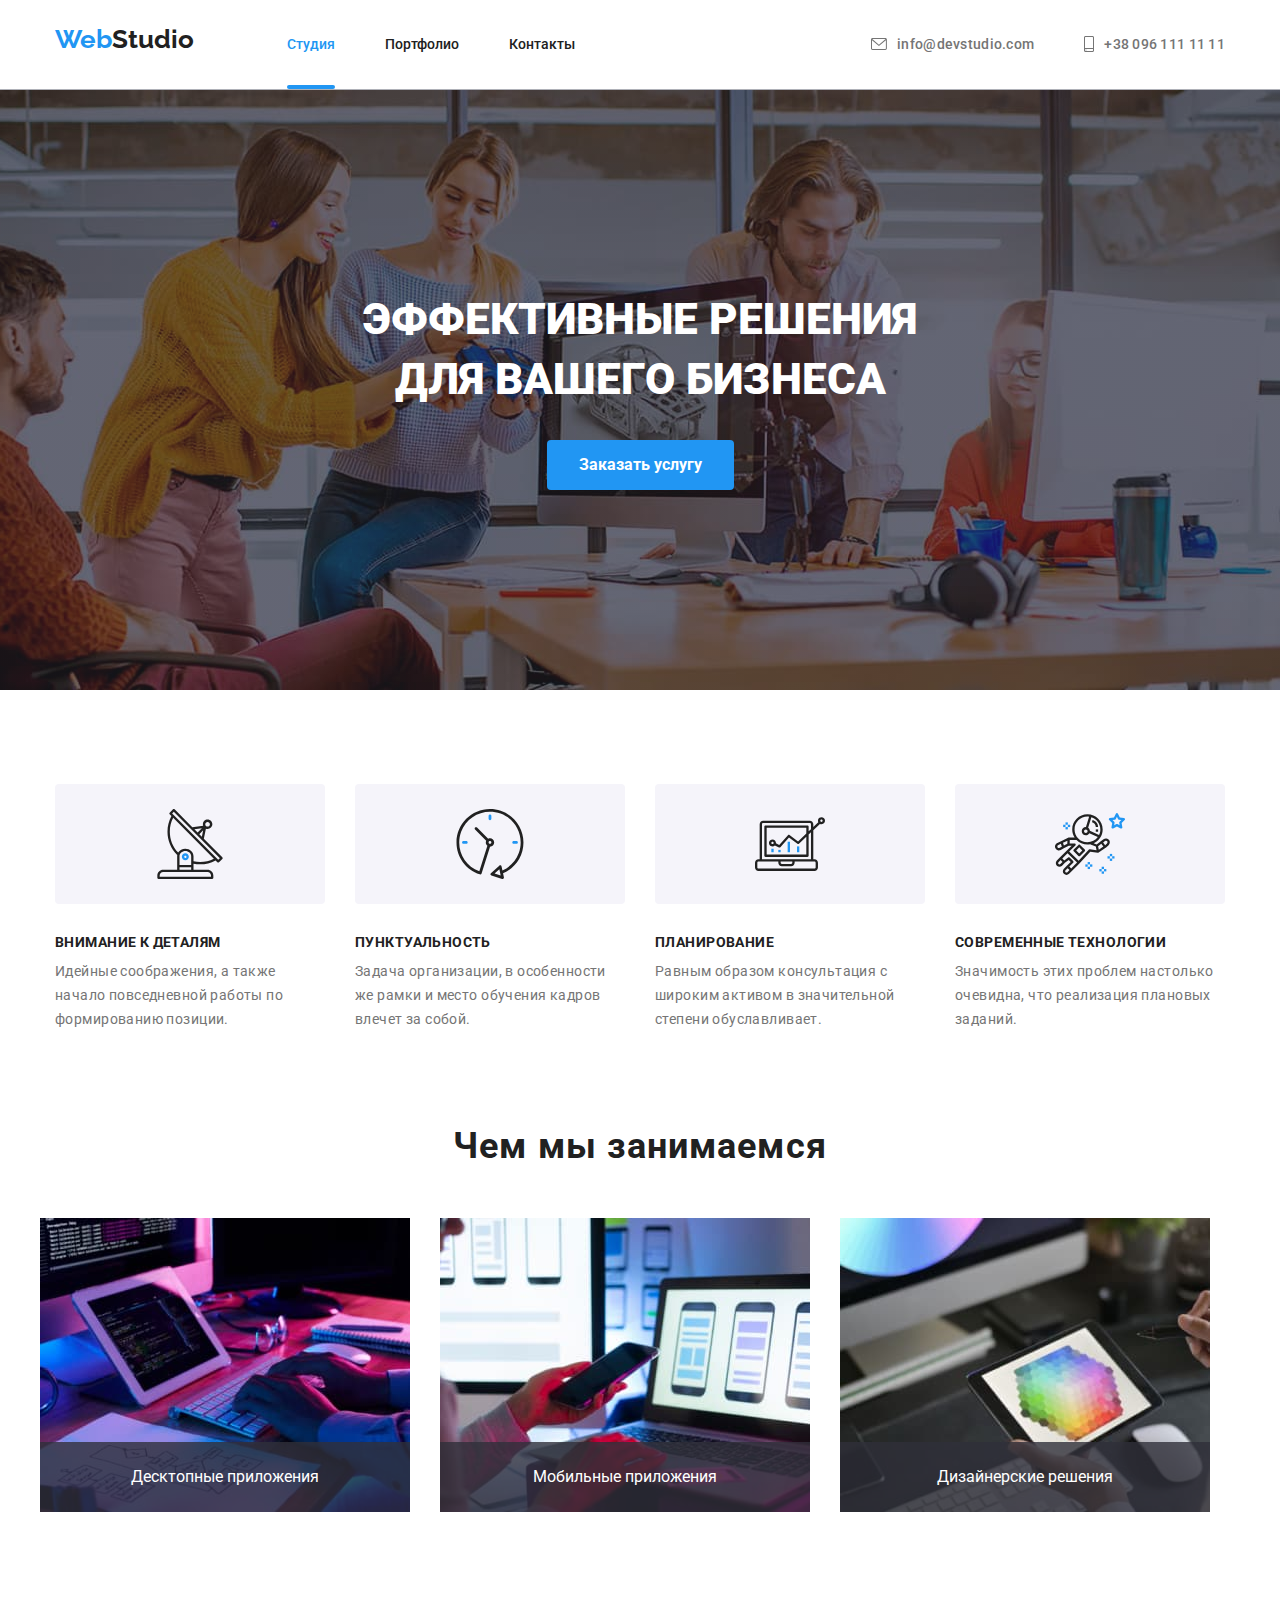
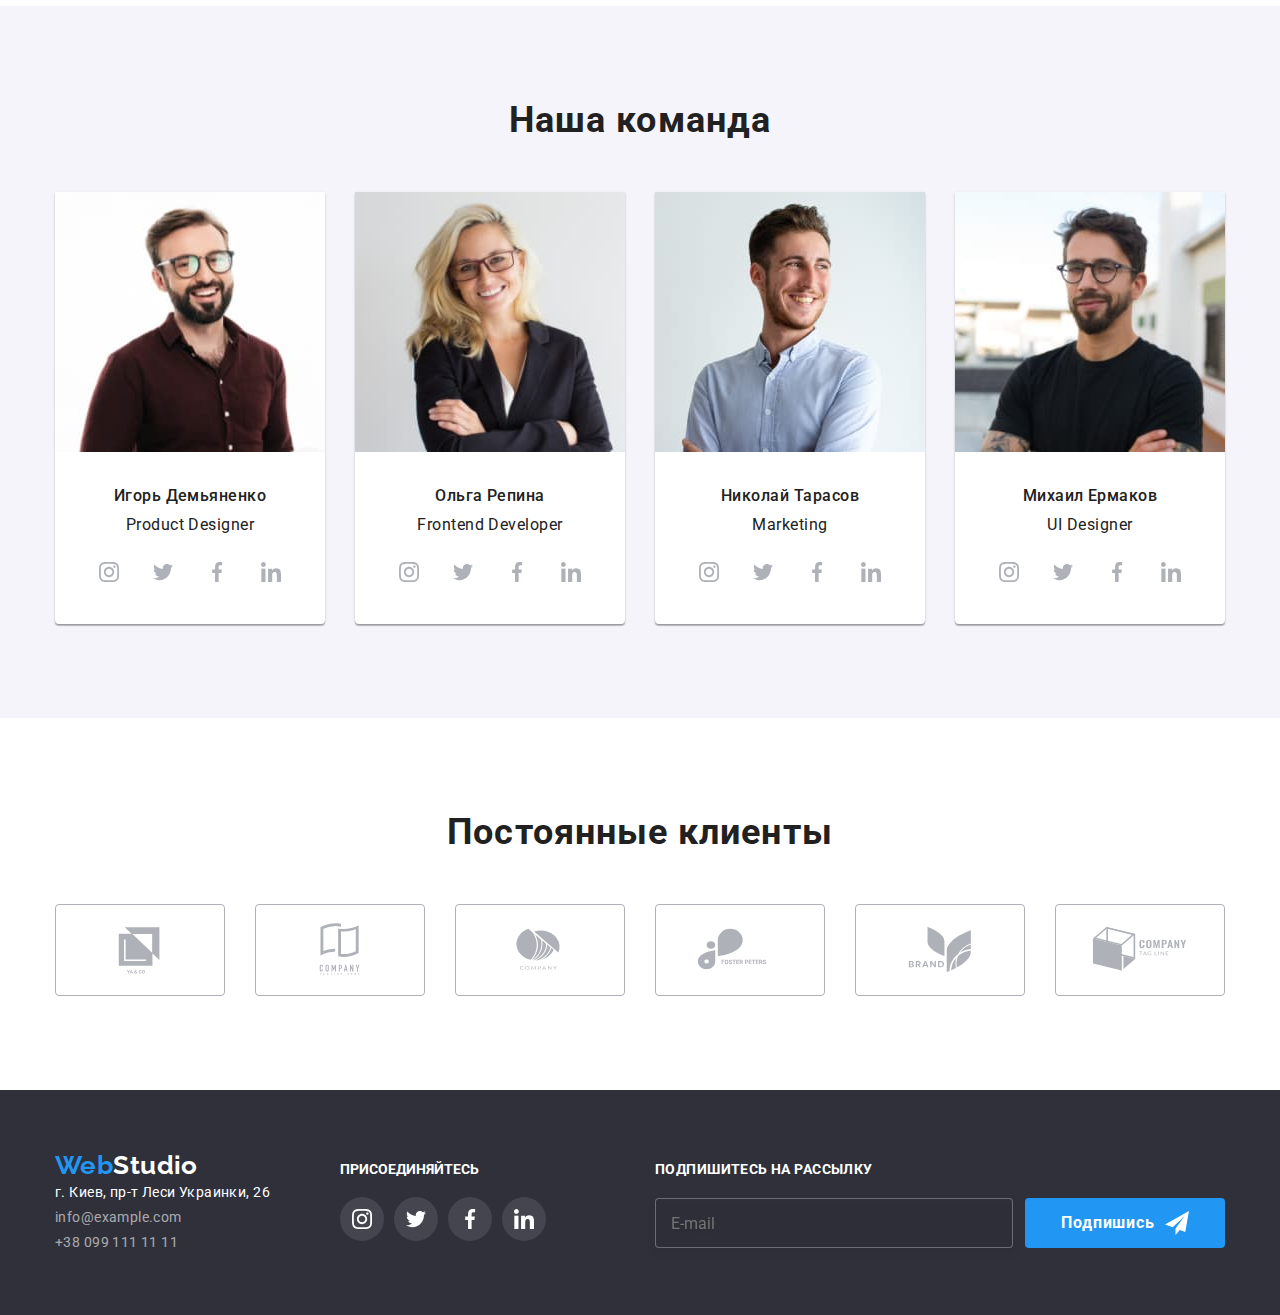
==== commit e9e7348e: "пп" ====
--- a/index.html
+++ b/index.html
@@ -1,487 +1,465 @@
 <!DOCTYPE html>
-<html lang="en">
-
+<html lang="ru">
 <head>
-  <meta charset="UTF-8" />
-  <meta http-equiv="X-UA-Compatible" content="IE=edge" />
-  <meta name="viewport" content="width=device-width, initial-scale=1.0" />
-  <title>WebStudio</title>
-  <link rel="preconnect" href="https://fonts.gstatic.com" />
-  <link rel="stylesheet" href="css/modern-normalie.css">
-  <link href="https://fonts.googleapis.com/css2?family=Roboto:wght@400;500;700;900&display=swap" rel="stylesheet" />
-  <link rel="preconnect" href="https://fonts.gstatic.com" />
-  <link href="https://fonts.googleapis.com/css2?family=Raleway:wght@700&display=swap" rel="stylesheet" />
-  <link rel="stylesheet" href="css/styles.css" />
+	<meta charset="UTF-8">
+	<meta http-equiv="X-UA-Compatible" content="IE=edge">
+	<meta name="viewport" content="width=device-width, initial-scale">
+	<link rel="stylesheet" href="https://cdnjs.cloudflare.com/ajax/libs/modern-normalize/1.0.0/modern-normalize.min.css">
+	<link rel="stylesheet" href="./css/styles.css">
+	<link rel="preconnect" href="https://fonts.gstatic.com">
+	<link href="https://fonts.googleapis.com/css2?family=Raleway:wght@700&family=Roboto:wght@400;500;700;900&display=swap"
+		rel="stylesheet">
+	<link rel="stylesheet" href="./css/main.min.css">
+	<title>Домашнє завдання №1</title>
 </head>
-
-
-
-
-<!-- header section-->
-<header class="head-main">
-  <div class="container header-nav-s-list">
-    <a class="link logo" href="./index.html"><span class="link-logo">Web</span>Studio</a>
-    <nav class="nav">
-      <ul class="nav-list">
-        <li class="nav-item">
-          <a class="link active underline" href="index.html">Студия</a>
-        </li>
-        <li class="nav-item"><a class="link underline" href="portfolio.html">Портфолио</a></li>
-        <li class="nav-item"><a class="link underline" href="#">Контакты</a></li>
-      </ul>
-    </nav>
-    <ul class="header-links">
-      <li class="nav-item mail-item">
-        <a class="link-adress mail" href="mailto:info@devstudio.com">
-          <svg class="icons-head mail" width="12px" height="16px">
-            <use href="./images/icons/sprite.svg#icon-mail">
-            </use>
-          </svg>info@devstudio.com</a>
-      </li>
-      <li class="nav-item tel-item">
-        <a class="link-adress mail" href="tel:+380961111111">
-          <svg class="icons-head tel" width="12px" height="16px">
-            <use href="./images/icons/sprite.svg#icon-smartphone">
-            </use>
-          </svg>+38 096 111 11 11</a>
-      </li>
-    </ul>
-  </div>
-</header>
-<main>
-
-  <!-- main section-->
-  <section class="section main-section-head overlay">
-    <div class="container">
-      <h1 class="main-section-tittle-text">
-        эффективные решения <br>для вашего бизнеса
-      </h1>
-      <button class="studio-button" type="button" data-modal-open>Заказать услугу</button>
-    </div>
-  </section>
-  <!-- what we do section-->
-  <section class="section second-section">
-    <div class="container">
-      <ul class="what-we-do-text-section">
-        <li class="first-section-content">
-          <div class="first-section-description">
-            <svg class="icon-first">
-              <use href="./images/icons/sprite.svg#icon-antenna">
-              </use>
-            </svg>
-          </div>
-          <h3 class="first-text-section-studio-title">внимание к деталям</h3>
-          <p class="first-text-section-studio-text">
-            Идейные соображения, а также начало повседневной работы по
-            формированию позиции.
-          </p>
-        </li>
-        <li class="first-section-content">
-          <div class="first-section-description">
-            <svg class="icon-first">
-              <use href="./images/icons/sprite.svg#icon-clock">
-              </use>
-            </svg>
-          </div>
-          <h3 class="first-text-section-studio-title">пунктуальность</h3>
-          <p class="first-text-section-studio-text">
-            Задача организации, в особенности же рамки и место обучения кадров
-            влечет за собой.
-          </p>
-        </li>
-        <li class="first-section-content">
-          <div class="first-section-description">
-            <svg class="icon-first">
-              <use href="./images/icons/sprite.svg#icon-diagram">
-              </use>
-            </svg>
-          </div>
-          <h3 class="first-text-section-studio-title">планирование</h3>
-          <p class="first-text-section-studio-text">
-            Равным образом консультация с широким активом в значительной
-            степени обуславливает.
-          </p>
-        </li>
-        <li class="first-section-content">
-          <div class="first-section-description">
-            <svg class="icon-first">
-              <use href="./images/icons/sprite.svg#icon-astronaut">
-              </use>
-            </svg>
-          </div>
-          <h3 class="first-text-section-studio-title">современные технологии</h3>
-          <p class="first-text-section-studio-text">
-            Значимость этих проблем настолько очевидна, что реализация
-            плановых заданий.
-          </p>
-        </li>
-
-      </ul>
-    </div>
-  </section>
-  <!-- what we do with imgs-->
-  <section class="section thrd-section">
-    <div class="container">
-      <h2 class="first-section-title">Чем мы занимаемся</h2>
-      <ul class="what-we-do-section-images">
-        <li class="what-we-do-section-list">
-          <div class="what-we-do-block">
-            <img class="what-we-do-images" src="images/computerscode.jpg" alt="woman-work-on-computer" width="370" />
-            <div class="what-we-do-text">Десктопные приложения</div>
-          </div>
-        </li>
-        <li class="what-we-do-section-list">
-          <div class="what-we-do-block">
-            <img class="what-we-do-images" src="images/phonescomputer.jpg" alt="man-with-phone-and-computer"
-              width="370" />
-            <div class="what-we-do-text">Мобильные приложения</div>
-          </div>
-        </li>
-        <li class="what-we-do-section-list">
-          <div class="what-we-do-block">
-            <img class="what-we-do-images" src="images/tabletsfigure.jpg" alt="figure-on-the-tablet-in-woman-hands"
-              width="370" />
-            <div class="what-we-do-text">Дизайнерские решения</div>
-          </div>
-        </li>
-      </ul>
-    </div>
-  </section>
-
-  <!-- Our team section-->
-  <section class="section our-section">
-    <div class="container members-container">
-      <h2 class="tittle-second-section">Наша команда</h2>
-      <ul class="our-team-section-members">
-        <li class="members">
-          <img src="images/IgorDem.jpg" alt="Man-Igor" width="270" />
-          <h3 class="second-section-tittle">Игорь Демьяненко</h3>
-          <p class="second-section-text">Product Designer</p>
-          <ul class="icons-list">
-            <li class="icons-list-social">
-              <a class="icons-list-social-link" href="#">
-                <svg class="icon-social">
-                  <use href="./images/icons/sprite.svg#icon-instagram">
-                  </use>
-                </svg></a>
-            </li>
-            <li class="icons-list-social">
-              <a class="icons-list-social-link" href="#">
-                <svg class="icon-social">
-                  <use href="./images/icons/sprite.svg#icon-twitter">
-                  </use>
-                </svg></a>
-            </li>
-            <li class="icons-list-social">
-              <a class="icons-list-social-link" href="#">
-                <svg class="icon-social">
-                  <use href="./images/icons/sprite.svg#icon-facebook">
-                  </use>
-                </svg></a>
-            </li>
-            <li class="icons-list-social">
-              <a class="icons-list-social-link" href="#">
-                <svg class="icon-social">
-                  <use href="./images/icons/sprite.svg#icon-linkedin">
-                  </use>
-                </svg></a>
-            </li>
-          </ul>
-        </li>
-        <li class="members">
-          <img src="images/OlhaRepina.jpg" alt="Woman-Olga" width="270" />
-          <h3 class="second-section-tittle">Ольга Репина</h3>
-          <p class="second-section-text">Frontend Developer</p>
-          <ul class="icons-list">
-            <li class="icons-list-social">
-              <a class="icons-list-social-link" href="#">
-                <svg class="icon-social">
-                  <use href="./images/icons/sprite.svg#icon-instagram">
-                  </use>
-                </svg></a>
-            </li>
-            <li class="icons-list-social">
-              <a class="icons-list-social-link" href="#">
-                <svg class="icon-social">
-                  <use href="./images/icons/sprite.svg#icon-twitter">
-                  </use>
-                </svg></a>
-            </li>
-            <li class="icons-list-social">
-              <a class="icons-list-social-link" href="#">
-                <svg class="icon-social">
-                  <use href="./images/icons/sprite.svg#icon-facebook">
-                  </use>
-                </svg></a>
-            </li>
-            <li class="icons-list-social">
-              <a class="icons-list-social-link" href="#">
-                <svg class="icon-social">
-                  <use href="./images/icons/sprite.svg#icon-linkedin">
-                  </use>
-                </svg></a>
-            </li>
-          </ul>
-        </li>
-        <li class="members">
-          <img src="images/NikolayTarasov.jpg" alt="Man-Nikolay" width="270" />
-          <h3 class="second-section-tittle">Николай Тарасов</h3>
-          <p class="second-section-text">Marketing</p>
-          <ul class="icons-list">
-            <li class="icons-list-social">
-              <a class="icons-list-social-link" href="#">
-                <svg class="icon-social">
-                  <use href="./images/icons/sprite.svg#icon-instagram">
-                  </use>
-                </svg></a>
-            </li>
-            <li class="icons-list-social">
-              <a class="icons-list-social-link" href="#">
-                <svg class="icon-social">
-                  <use href="./images/icons/sprite.svg#icon-twitter">
-                  </use>
-                </svg></a>
-            </li>
-            <li class="icons-list-social">
-              <a class="icons-list-social-link" href="#">
-                <svg class="icon-social">
-                  <use href="./images/icons/sprite.svg#icon-facebook">
-                  </use>
-                </svg></a>
-            </li>
-            <li class="icons-list-social">
-              <a class="icons-list-social-link" href="#">
-                <svg class="icon-social">
-                  <use href="./images/icons/sprite.svg#icon-linkedin">
-                  </use>
-                </svg></a>
-            </li>
-          </ul>
-        </li>
-        <li class="members">
-          <img src="images/MikhailErmakow.jpg" alt="Man-Mikhayl" width="270" />
-          <h3 class="second-section-tittle">Михаил Ермаков</h3>
-          <p class="second-section-text">UI Designer</p>
-          <ul class="icons-list">
-            <li class="icons-list-social">
-              <a class="icons-list-social-link" href="#">
-                <svg class="icon-social">
-                  <use href="./images/icons/sprite.svg#icon-instagram">
-                  </use>
-                </svg></a>
-            </li>
-            <li class="icons-list-social">
-              <a class="icons-list-social-link" href="#">
-                <svg class="icon-social">
-                  <use href="./images/icons/sprite.svg#icon-twitter">
-                  </use>
-                </svg></a>
-            </li>
-            <li class="icons-list-social">
-              <a class="icons-list-social-link" href="#">
-                <svg class="icon-social">
-                  <use href="./images/icons/sprite.svg#icon-facebook">
-                  </use>
-                </svg></a>
-            </li>
-            <li class="icons-list-social">
-              <a class="icons-list-social-link" href="#">
-                <svg class="icon-social">
-                  <use href="./images/icons/sprite.svg#icon-linkedin">
-                  </use>
-                </svg></a>
-            </li>
-          </ul>
-        </li>
-      </ul>
-    </div>
-  </section>
-  <!-- Client section-->
-  <section class="section">
-    <div class="container">
-      <h2 class="clients-title">Постоянные клиенты</h2>
-      <ul class="clients-list">
-        <li class="clients-list-item">
-          <a class="client-list-link" href="#">
-            <svg class="icon-client">
-              <use href="./images/icons/sprite.svg#icon-ya-s-co">
-              </use>
-            </svg>
-          </a>
-        </li>
-        <li class="clients-list-item">
-          <a class="client-list-link" href="#">
-            <svg class="icon-client">
-              <use href="./images/icons/sprite.svg#icon-tagline-here">
-              </use>
-            </svg>
-          </a>
-        </li>
-        <li class="clients-list-item">
-          <a class="client-list-link" href="#">
-            <svg class="icon-client">
-              <use href="./images/icons/sprite.svg#icon-company">
-              </use>
-            </svg>
-          </a>
-        </li>
-        <li class="clients-list-item">
-          <a class="client-list-link" href="#">
-            <svg class="icon-client">
-              <use href="./images/icons/sprite.svg#icon-fosterpeters">
-              </use>
-            </svg>
-          </a>
-        </li>
-        <li class="clients-list-item">
-          <a class="client-list-link" href="#">
-            <svg class="icon-client">
-              <use href="./images/icons/sprite.svg#icon-brand">
-              </use>
-            </svg>
-          </a>
-        </li>
-        <li class="clients-list-item">
-          <a class="client-list-link" href="#">
-            <svg class="icon-client">
-              <use href="./images/icons/sprite.svg#icon-tagline">
-              </use>
-            </svg>
-          </a>
-        </li>
-      </ul>
-    </div>
-  </section>
-</main>
-<footer class="footer-section">
-  <div class="container footer-content">
-    <div>
-      <a class="link logo foot" href="./index.html"><span class="link-logo">Web</span>Studio</a>
-      <address class="adress-in-foot">
-        <ul class="footer-links">
-          <li class="adress-in-foot">г. Киев, пр-т Леси Украинки, 26</li>
-          <li>
-            <a class="link-adress" href="mailtoLinfo@example.com">info@example.com</a>
-          </li>
-          <li>
-            <a class="link-adress" href="tel:+380991111111">+38 099 111 11 11</a>
-          </li>
-        </ul>
-      </address>
-    </div>
-    <div class="footer-social">
-      <p>присоединяйтесь</p>
-      <ul class="icons-footer">
-        <li class="icons-list-footer">
-          <a class="icons-footer-link" href="#">
-            <svg class="icon-footer">
-              <use href="./images/icons/sprite.svg#icon-instagram">
-              </use>
-            </svg></a>
-        </li>
-        <li class="icons-list-footer">
-          <a class="icons-footer-link" href="#">
-            <svg class="icon-footer">
-              <use href="./images/icons/sprite.svg#icon-twitter">
-              </use>
-            </svg></a>
-        </li>
-        <li class="icons-list-footer">
-          <a class="icons-footer-link" href="#">
-            <svg class="icon-footer">
-              <use href="./images/icons/sprite.svg#icon-facebook">
-              </use>
-            </svg></a>
-        </li>
-        <li class="icons-list-footer">
-          <a class="icons-footer-link" href="#">
-            <svg class="icon-footer">
-              <use href="./images/icons/sprite.svg#icon-linkedin">
-              </use>
-            </svg></a>
-        </li>
-      </ul>
-    </div>
-    <div class="footer-connection">
-      <p>Подпишитесь на рассылку</p>
-      <form class="footer-connection-flex">
-        <label for="email"></label>
-        <input class="footer-connection-mail" type="email" name="email" placeholder="E-mail" id="email">
-        <button class="footer-button" type="submit">Подписаться</button>
-      </form>
-    </div>
-  </div>
-</footer>
-<div class="backdrop is-hidden" data-modal>
-  <div class="modal">
-    <button class="modal-button" data-modal-close> <svg width="11" height="11" viewBox="0 0 11 11"
-        xmlns="http://www.w3.org/2000/svg">
-        <path
-          d="M11 1.10786L9.89214 0L5.5 4.39214L1.10786 0L0 1.10786L4.39214 5.5L0 9.89214L1.10786 11L5.5 6.60786L9.89214 11L11 9.89214L6.60786 5.5L11 1.10786Z" />
-      </svg>
-    </button>
-    <div class="modal-wrapper">
-      <p class="modal-wrapper-text">Оставьте свои данные, мы вам перезвоним</p>
-      <form class="form">
-        <div>
-          <div class="modal-form">
-            <label class="form-label" for="name">Имя</label>
-            <span class="form-label-svg">
-              <input class="form-input" type="text" name="username" id="name" required minlength="1">
-              <svg class="modal-svg" width="12" height="12" viewBox="0 0 12 12" xmlns="http://www.w3.org/2000/svg">
-                <path
-                  d="M6 6C7.6575 6 9 4.6575 9 3C9 1.3425 7.6575 0 6 0C4.3425 0 3 1.3425 3 3C3 4.6575 4.3425 6 6 6ZM6 7.5C3.9975 7.5 0 8.505 0 10.5V11.25C0 11.6625 0.3375 12 0.75 12H11.25C11.6625 12 12 11.6625 12 11.25V10.5C12 8.505 8.0025 7.5 6 7.5Z" />
-              </svg>
-            </span>
-          </div>
-          <div class="modal-form">
-            <label class="form-label" for="tel">Телефон</label>
-            <span class="form-label-svg">
-              <input class="form-input" type="tel" name="tel" id="tel">
-              <svg class="modal-svg" width="14" height="14" viewBox="0 0 14 14" xmlns="http://www.w3.org/2000/svg">
-                <path
-                  d="M11.996 9.12261L10.1579 8.91275C9.71641 8.86209 9.2822 9.01406 8.97102 9.32524L7.63945 10.6568C5.59144 9.61472 3.91251 7.94301 2.87041 5.88775L4.20922 4.54894C4.5204 4.23775 4.67237 3.80355 4.62171 3.3621L4.41185 1.53842C4.325 0.807499 3.70988 0.2575 2.97173 0.2575H1.71976C0.902004 0.2575 0.221746 0.937761 0.272403 1.75552C0.655953 7.93577 5.59868 12.8713 11.7717 13.2548C12.5894 13.3055 13.2697 12.6252 13.2697 11.8075V10.5555C13.2769 9.82459 12.7269 9.20946 11.996 9.12261Z" />
-              </svg>
-            </span>
-          </div>
-          <div class="modal-form">
-            <label class="form-label" for="email">Почта</label>
-            <span class="form-label-svg">
-              <input class="form-input" type="email" name="email" id="email">
-              <svg class="modal-svg" width="16" height="12" viewBox="0 0 16 12" xmlns="http://www.w3.org/2000/svg">
-                <path
-                  d="M14 0H2C1.175 0 0.5075 0.675 0.5075 1.5L0.5 10.5C0.5 11.325 1.175 12 2 12H14C14.825 12 15.5 11.325 15.5 10.5V1.5C15.5 0.675 14.825 0 14 0ZM13.7 3.1875L8.3975 6.5025C8.1575 6.6525 7.8425 6.6525 7.6025 6.5025L2.3 3.1875C2.1125 3.0675 2 2.865 2 2.6475C2 2.145 2.5475 1.845 2.975 2.1075L8 5.25L13.025 2.1075C13.4525 1.845 14 2.145 14 2.6475C14 2.865 13.8875 3.0675 13.7 3.1875Z" />
-              </svg>
-            </span>
-          </div>
-          <div class="modal-form feedback-label">
-            <label class="form-label " for="feedback">Комментарий</label>
-            <textarea class="modal-form-feedback" name="feedback" id="feedback" cols="58" rows="8"
-              placeholder="Введите текст"></textarea>
-          </div>
-        </div>
-        <div>
-          <div class="modal-agree">
-            <label class="checkbox-label" for="agree">
-              <input class="checkbox visibility-one" type="checkbox" name="agree" value="agree" id="agree">
-              <span class="checkbox-icon"></span>
-              <span class="checkbox-text">
-                Соглашаюсь с рассылкой и принимаю <a class="modal-link" href="#">Условия
-                  договора</a>
-              </span>
-            </label>
-          </div>
-          <div class="modal-button-second">
-            <label for="submit"></label>
-            <button class="studio-button modal-button-send" type="submit" id="submit"><span
-                class="modal-button-text">Отправить</span></button>
-          </div>
-        </div>
-      </form>
-    </div>
-  </div>
-</div>
-<script src="./js/modal.js"></script>
+<body>
+	<!-- Header-->
+	<header class="header">
+		<div class="container head-container">
+		<nav class="navigation">	
+			<a href="./index.html" class="navigation__logo"> <span class="navigation__web">Web</span>Studio</a>
+			<ul class="nav-list">
+				<li class="nav-list__link"><a class="nav-list__studio current" href="./index.html">Студия</a></li>
+				<li class="nav-list__link"><a class="nav-list__portfolio" href="./portfolio.html">Портфолио</a></li>
+				<li class="nav-list__link"><a class="nav-list__contact" href="#">Контакты</a></li>
+			</ul>
+		</nav>
+			<ul class="contact-list">
+				<li class="contact-item">
+					<a class="contact-item__mail" href="mailto:info@devstudio.com">
+						<svg class="contact-item__icon" width="16px" height="12px">
+							<use href="./images/icons/sprite.svg#icon-mail"></use>
+						</svg>
+					info@devstudio.com</a></li>
+					
+				<li class="contact-item"><a class="contact-item__tel" href="tel:+380961111111" >
+						<svg class="contact-item__icon" width="10px" height="40px">
+							<use href="./images/icons/sprite.svg#icon-smartphone"></use>
+						</svg>
+					+38 096 111 11 11</a></li>
+			</ul>	
+		</div>
+	</header>
+	<main>
+		<!--main section-->
+		<section class="section-effect">
+			<div class="container">
+				<h1 class="section-effect__title">ЭФФЕКТИВНЫЕ РЕШЕНИЯ <br/> ДЛЯ ВАШЕГО БИЗНЕСА</h1>
+				<button class="section-effect__button" type="submit" data-modal-open>Заказать услугу</button>	
+			</div>
+		</section>
+		
+		<!--what we do description-->
+		<section class="section-description">
+			<div class="container">
+				<h2 class="titleNone">Секция описание</h2>
+				<ul class="section-description__list">
+					<li class="section-description__item">
+						<div class="section-description__icon">
+							<svg width="70px" height="70px">
+								<use href="./images/icons/sprite.svg#icon-antenna"></use>
+							</svg>
+						</div>
+					<h3 class="section-description__title">Внимание к деталям</h3>
+					<p class="section-description__text">Идейные соображения, а также начало повседневной работы по формированию позиции.</p>
+					
+				</li>
+					<li class="section-description__item">
+						<div class="section-description__icon">
+							<svg width="70px" height="70px">
+								<use href="./images/icons/sprite.svg#icon-clock"></use>
+							</svg>
+						</div>
+					<h3 class="section-description__title">Пунктуальность</h3>
+					<p class="section-description__text">Задача организации, в особенности же рамки и место обучения кадров влечет за собой.</p>
+					
+				</li>
+					<li class="section-description__item">
+						<div class="section-description__icon">
+							<svg width="70px" height="70px">
+								<use href="./images/icons/sprite.svg#icon-diagram"></use>
+							</svg>
+						</div>
+					<h3 class="section-description__title">Планирование</h3>
+					<p class="section-description__text">Равным образом консультация с широким активом в значительной степени обуславливает.</p>
+					
+				</li>
+					<li class="section-description__item">
+						<div class="section-description__icon">
+							<svg width="70px" height="70px">
+								<use href="./images/icons/sprite.svg#icon-astronaut"></use>
+							</svg>
+						</div>
+					<h3 class="section-description__title">Современные технологии</h3>
+					<p class="section-description__text">Значимость этих проблем настолько очевидна, что реализация плановых заданий.</p>
+				</li>
+
+				</ul>
+			</div>
+		</section>
+
+		<!--What we do-->			
+		<section class="section-work">	
+					<div class="container">
+				 		<h2 class="section-work__title">Чем мы занимаемся</h2>
+							<ul class="section-work__list">
+								<div class="section-work__write">
+									<li class="section-work__item"><img src="./images/computerscode.jpg" alt="Комп" width="370"></li>
+									<div class="section-work__text">
+										<p>Десктопные приложения</p>
+									</div>
+								</div>
+								
+								<div class="section-work__write">
+									<li class="section-work__item"><img src="./images/phonescomputer.jpg" alt="Телефон" width="370"></li>
+									<div class="section-work__text">
+										<p>Мобильные приложения</p>
+									</div>
+								</div>
+
+								<div class="section-work__write">
+									<li class="section-work__item"><img src="./images/tabletsfigure.jpg" alt="Планшет" width="370"></li>
+									<div class="section-work__text">
+										<p>Дизайнерские решения</p>
+									</div>
+								</div>
+							</ul>
+					</div>
+		</section>
+
+				<!--Our team-->
+		<section class="section-team">
+				<div class="container">
+					<h2 class="section-team__title">Наша команда</h2>
+						<ul class="section-team__list">
+							<li class="section-team__item">
+								<img src="./images/IgorDem.jpg" alt="Игорь" width="270">
+									<div class="section-team__team">
+										<h3 class="section-team__name">Игорь Демьяненко</h3>
+										<p class="section-team__work">Product Designer</p>
+									
+										<ul class="icon-list">
+											<li class="icon-list__team">
+												<a class="icon-list__link" href="">
+													<svg class="icon-list__svg">
+														<use href="./images/icons/sprite.svg#icon-instagram"></use>
+													</svg>
+												</a>
+											</li>
+											<li class="icon-list__team">
+												<a class="icon-list__link" href="">
+													<svg class="icon-list__svg">
+														<use href="./images/icons/sprite.svg#icon-twitter"></use>
+													</svg>
+												</a>
+											</li>
+											<li class="icon-list__team">
+												<a class="icon-list__link" href="">
+													<svg class="icon-list__svg">
+														<use href="./images/icons/sprite.svg#icon-facebook"></use>
+													</svg>
+												</a>
+											</li>
+											<li class="icon-list__team">
+												<a class="icon-list__link" href="">
+													<svg class="icon-list__svg">
+														<use href="./images/icons/sprite.svg#icon-linkedin"></use>
+													</svg>
+												</a>
+											</li>
+										</ul>
+									</div>
+							</li>
+						
+							<li class="section-team__item">
+								<img src="./images/OlhaRepina.jpg" alt="Ольга" width="270">
+									<div class="section-team__team">
+										<h3 class="section-team__name">Ольга Репина</h3>
+										<p class="section-team__work">Frontend Developer</p>
+									
+										<ul class="icon-list">
+											<li class="icon-list__team">
+												<a class="icon-list__link" href="">
+													<svg class="icon-list__svg">
+														<use href="./images/icons/sprite.svg#icon-instagram"></use>
+													</svg>
+												</a>
+											</li>
+											<li class="icon-list__team">
+												<a class="icon-list__link" href="">
+													<svg class="icon-list__svg">
+														<use href="./images/icons/sprite.svg#icon-twitter"></use>
+													</svg>
+												</a>
+											</li>
+											<li class="icon-list__team">
+												<a class="icon-list__link" href="">
+													<svg class="icon-list__svg">
+														<use href="./images/icons/sprite.svg#icon-facebook"></use>
+													</svg>
+												</a>
+											</li>
+											<li class="icon-list__team">
+												<a class="icon-list__link" href="">
+													<svg class="icon-list__svg">
+														<use href="./images/icons/sprite.svg#icon-linkedin"></use>
+													</svg>
+												</a>
+											</li>
+										</ul>
+									</div>
+							</li>
+
+							<li class="section-team__item">
+								<img src="./images/NikolayTarasov.jpg" alt="Николай" width="270">
+									<div class="section-team__team">
+										<h3 class="section-team__name">Николай Тарасов</h3>
+										<P class="section-team__work">Marketing</P>
+									
+										<ul class="icon-list">
+											<li class="icon-list__team">
+												<a class="icon-list__link" href="">
+													<svg class="icon-list__svg">
+														<use href="./images/icons/sprite.svg#icon-instagram"></use>
+													</svg>
+												</a>
+											</li>
+											<li class="icon-list__team">
+												<a class="icon-list__link" href="">
+													<svg class="icon-list__svg">
+														<use href="./images/icons/sprite.svg#icon-twitter"></use>
+													</svg>
+												</a>
+											</li>
+											<li class="icon-list__team">
+												<a class="icon-list__link" href="">
+													<svg class="icon-list__svg">
+														<use href="./images/icons/sprite.svg#icon-facebook"></use>
+													</svg>
+												</a>
+											</li>
+											<li class="icon-list__team">
+												<a class="icon-list__link" href="">
+													<svg class="icon-list__svg">
+														<use href="./images/icons/sprite.svg#icon-linkedin"></use>
+													</svg>
+												</a>
+											</li>
+										</ul>
+									</div>
+							</li>
+							
+							<li class="section-team__item">
+								<img src="./images/MikhailErmakow.jpg" alt="Михаил" width="270">
+									<div class="section-team__team">
+										<h3 class="section-team__name">Михаил Ермаков</h3>
+										<p class="section-team__work">UI Designer</p>
+									
+                    <ul class="icon-list">
+											<li class="icon-list__team">
+												<a class="icon-list__link" href="">
+													<svg class="icon-list__svg">
+														<use href="./images/icons/sprite.svg#icon-instagram"></use>
+													</svg>
+												</a>
+											</li>
+											<li class="icon-list__team">
+												<a class="icon-list__link" href="">
+													<svg class="icon-list__svg">
+														<use href="./images/icons/sprite.svg#icon-twitter"></use>
+													</svg>
+												</a>
+											</li>
+											<li class="icon-list__team">
+												<a class="icon-list__link" href="">
+													<svg class="icon-list__svg">
+														<use href="./images/icons/sprite.svg#icon-facebook"></use>
+													</svg>
+												</a>
+											</li>
+											<li class="icon-list__team">
+												<a class="icon-list__link" href="">
+													<svg class="icon-list__svg">
+														<use href="./images/icons/sprite.svg#icon-linkedin"></use>
+													</svg>
+												</a>
+											</li>
+										</ul>
+									</div>
+							</li>
+						</ul>
+				</div>
+		</section>
+
+		<!-- Clients -->
+		<section class="regular-clients">
+			<div class="container">
+				<h2 class="regular-clients__title regular-clients--text">Постоянные клиенты</h2>
+				<ul class="regular-clients__list" >
+					<li class="regular-clients__icon">
+						<a class="regular-clients__link" href="#">
+							<svg class="regular-clients__svg">
+								<use href="./images/icons/sprite.svg#icon-ya-s-co"></use>
+							</svg>
+						</a>
+					</li>
+					<li class="regular-clients__icon">
+						<a class="regular-clients__link" href="#">
+							<svg class="regular-clients__svg">
+								<use href="./images/icons/sprite.svg#icon-tagline-here"></use>
+							</svg>
+						</a>
+					</li>
+					<li class="regular-clients__icon">
+						<a class="regular-clients__link" href="#">
+							<svg class="regular-clients__svg">
+								<use class="use" href="./images/icons/sprite.svg#icon-company"></use>
+							</svg>
+						</a>
+					</li>
+					<li class="regular-clients__icon">
+						<a class="regular-clients__link" href="#">
+							<svg class="regular-clients__svg">
+								<use href="./images/icons/sprite.svg#icon-fosterpeters"></use>
+							</svg>
+						</a>
+					</li>
+					<li class="regular-clients__icon">
+						<a class="regular-clients__link" href="#">
+							<svg class="regular-clients__svg">
+								<use href="./images/icons/sprite.svg#icon-brand"></use>
+							</svg>
+						</a>
+					</li>
+					<li class="regular-clients__icon">
+						<a class="regular-clients__link" href="#">
+							<svg class="regular-clients__svg">
+								<use href="./images/icons/sprite.svg#icon-tagline"></use>
+							</svg>
+						</a>
+					</li>
+			</ul>
+			</div>
+		</section>
+	</main>
+
+	<!--Footer-->
+	<footer class="footer">
+		  <div class="container footer-container">
+				<div class="footer-section">
+						<a href="./index.html" class="footer-section__logo"> <span class="footer-section__web">Web</span><span class="footer-address__white">Studio</span></a>
+					<address class="footer-address">
+						<p class="footer-address__name">г. Киев, пр-т Леси Украинки, 26</p>
+						<ul class="footer-address__list">
+							<li><a class="footer-address__link" href="mailto:info@example.com">info@example.com</a></li>
+							<li><a class="footer-address__link" href="tel:+380991111111">+38 099 111 11 11</a></li>
+						</ul>
+			   	</address>
+				</div>	
+		 
+				<div class="footer-icon">
+					<p class="footer-icon__title">присоединяйтесь</p>
+					<ul class="footer-icon__list">
+						<li class="footer-icon__item">
+							<a class="footer-icon__link" href="">
+								<svg class="footer-icon__svg">
+									<use href="./images/icons/sprite.svg#icon-instagram"></use>
+								</svg>
+							</a>
+						</li>
+						<li class="footer-icon__item">
+							<a class="footer-icon__link" href="">
+								<svg class="footer-icon__svg">
+									<use href="./images/icons/sprite.svg#icon-twitter"></use>
+								</svg>
+							</a>
+						</li>
+						<li class="footer-icon__item">
+							<a class="footer-icon__link" href="">
+								<svg class="footer-icon__svg">
+									<use href="./images/icons/sprite.svg#icon-facebook"></use>
+								</svg>
+							</a>
+						</li>
+						<li class="footer-icon__item">
+							<a class="footer-icon__link" href="">
+								<svg class="footer-icon__svg">
+									<use href="./images/icons/sprite.svg#icon-linkedin"></use>
+								</svg>
+							</a>
+						</li>
+					</ul>
+				</div>
+				<form action="#" class="footer-form">
+					<p class="footer-form__title">Подпишитесь на рассылку</p>
+					<div class="footer-form__list">
+						<input class="footer-form__mail" type="email" name="email" placeholder="E-mail" required>
+						<button type="submit" class="footer-form__button">Подпишись
+							<svg class="footer-form__svg" width="24" height="24" viewBox="0 0 24 24" fill="none" xmlns="http://www.w3.org/2000/svg">
+								<path d="M24 0L0 13.5L7.66994 16.3407L19.5 5.25002L10.5017 17.3896L10.509 17.3923L10.5 17.3896V24.0001L14.8013 18.982L20.2501 21.0001L24 0Z" fill="white"/>
+								</svg>
+						</button>
+					</div>
+				</form>
+			</div>
+	</footer>
+	<div class="back-drop is-hidden" data-modal>
+		<div class="modal-section">
+			<button class="modal-section__close" data-modal-close>
+				<svg width="11" height="11" viewBox="0 0 11 11" xmlns="http://www.w3.org/2000/svg">
+             <path d="M11 1.10786L9.89214 0L5.5 4.39214L1.10786 0L0 1.10786L4.39214 5.5L0 9.89214L1.10786 11L5.5 6.60786L9.89214 11L11 9.89214L6.60786 5.5L11 1.10786Z" />
+                </svg>
+			</button>
+			<form action="№" class="modal-form">
+
+				<p class="modal-form__title formTitle">Оставьте свои данные, мы вам перезвоним</p>
+
+					<label class="modal-form__name" for="name">Имя
+						<div class="modal-form__item">
+							<input class="modal-form__input" type="text" name="user-name" id="name" required >
+								<svg class="modal-form__svg" width="18" height="18">
+									<use href="./images/icons/sprite.svg#icon-human"></use>
+								</svg>
+						</div>
+					</label>
+
+						<label class="modal-form__name" for="tel">Телефон
+							<div class="modal-form__item">
+								<input class="modal-form__input" type="tel" name="user-tel" id="tel" required>
+									<svg class="modal-form__svg" width="18" height="18">
+										<use href="./images/icons/sprite.svg#icon-telephone"></use>
+									</svg>
+							</div>
+						</label>
+
+						<label class="modal-form__name" for="email">Почта
+							<div class="modal-form__item">
+								<input class="modal-form__input" type="email" name="user-email" id="email" required>
+									<svg class="modal-form__svg" width="18" height="18">
+										<use href="./images/icons/sprite.svg#icon-little-mail"></use>
+									</svg>
+							</div>
+						</label>
+
+						<label class="modal-form__name formTextLabel" >Коментарий
+							<div class="modal-form__item">
+								<textarea class="modal-form__textarea"  name="user-text"  placeholder="Введите текст"></textarea>
+							</div>
+						</label>
+
+						
+						<label class="modal-check" for="checkbox">
+							<input class="modal-check__box" type="checkbox" name="user-policy" value="checkbox" id="checkbox" required>
+							
+							<span class="modal-check__svg"></span>
+							&nbsp;Соглашаюсь с рассылкой и принимаю &nbsp; <a class="modal-check__contract" href="#">Условия договора</a>
+						</label> 
+						
+						<button class="modal-form__button" type="submit">Отправить</button>
+				
+			</form>
+		</div>
+	</div>
+	<script src="./js/modal.js"></script>
 </body>
-
 </html>--- a/css/styles.css
+++ b/css/styles.css
@@ -1,4 +1,4 @@
-:root {
+/* :root {
   --main-tittle-text-color: #ffffff;
   --text-all: #757575;
   --tittle-text--color: #212121;
@@ -11,12 +11,12 @@
   --timing:(0.4, 0, 0.2, 1);
 }
 
-/* header-section main*/
+
 .nav-list{
   display: flex;
   margin-left: 93px;
 }
-.nav-list .nav-item:not(:last-child){
+.nav-list .nav-list__item:not(:last-child){
   margin-right: 50px;
 }
 .header-nav-s-list{
@@ -74,8 +74,11 @@
 }
 
 
-/*webstudio*/
-/* wecstudio-section-main*/
+
+
+
+
+
 .main-section-head {
   background: var(--footer-main-sections-bacground);
   padding-top: 200px;
@@ -106,7 +109,9 @@
   background-position: center;
   background-size: cover;
 }
-/* studio button pg*/
+
+
+
 
 .studio-button {
   display: block;
@@ -127,7 +132,7 @@
   background: #188CE8;
 }
 
-/* first what we do*/
+
 .what-we-do-text-section{
   display: flex;
   justify-content: center;
@@ -162,7 +167,9 @@
 }
 
 
-/* images*/
+
+
+
 .thrd-section{
   padding-top: 0;
 }
@@ -209,7 +216,11 @@
   align-items: center;
 }
 
-/* our team section*/
+
+
+
+
+
 .tittle-second-section{
   justify-content: center;
   padding-bottom: 50px;
@@ -234,7 +245,11 @@
  padding-bottom: 30px;
  background: var(--main-tittle-text-color);
 }
-/* icons */
+
+
+
+
+
 .icons-list{
   display: flex;
   align-items: center;
@@ -268,7 +283,10 @@
   fill: var(--icons-color);
 }
 
-/* our team section*/
+
+
+
+
 .tittle-second-section {
   color: var(--tittle-text--color);
   font-size: 36px;
@@ -289,8 +307,11 @@
   line-height: 1.1;
   letter-spacing: 0.03em;
 }
-/*PORTFOLIO*/
-/* portfolio*/
+
+
+
+
+
 
 .portfolio-section-imgs{
   display: flex;
@@ -313,7 +334,10 @@
 .our-section{
   background: var(--button-bakground) ;
 }
-/* portfolio text section*/
+
+
+
+
 
 .portfolio-images-tittle {
   color: var(--tittle-text--color);
@@ -330,7 +354,11 @@
   line-height: 1.9;
   letter-spacing: 0.03em;
 }
-/*buttons on portfolio pg*/
+
+
+
+
+
 .portfolio-buttons{
   display: flex;
   justify-content:center;
@@ -343,7 +371,9 @@
   padding-left: 8px;
 }
 
-/* portfolio overlay*/
+
+
+
 
 .thumb{
   overflow: hidden;
@@ -389,7 +419,10 @@
   opacity: 1;
   transform: translate(0);
 }
-/*buttons active tm*/
+
+
+
+
 .buttons {
   font-weight: 500;
   font-family: "Roboto";
@@ -420,7 +453,9 @@
 .buttons {
   cursor: pointer;
 }
-/* clients companys*/
+
+
+
 .clients-title{
   color: var(--tittle-text--color);
   font-family: Roboto;
@@ -460,7 +495,9 @@
 .client-list-link:hover .icon-client{
   fill: var(--buttons-active-color);
 }
-/* footer section*/
+
+
+
 .footer-content{
   padding-top: 60px;
   padding-bottom: 60px;
@@ -587,7 +624,10 @@
   border-radius: 4px;
   outline: none;
 }
-/* links */
+
+
+
+
 .link {
   color: var(--tittle-text--color);
   font-weight: 500;
@@ -619,7 +659,11 @@
 .link.active{
     color: var(--buttons-active-color);
 }
-/* logo */
+
+
+
+
+
 .logo {
   font-family: "Raleway";
   color: var(--tittle-text--color);
@@ -636,7 +680,9 @@
   display: inline-block;
 }
 
-/* backdrop*/
+
+
+
 .backdrop.is-hidden{
   opacity: 0;
   pointer-events: none;
@@ -688,7 +734,9 @@
 .backdrop.is-hidden .modal{
   transform: translate(-50%, -50%) scale(0.8);
 }
-/*modal-modal*/
+
+
+
 .form{
  width: 100%;
 }
@@ -795,6 +843,7 @@
 .modal-link{
   text-decoration: underline;
   color: var(--buttons-active-color);
+  transition: color 250ms cubic-bezier(0.4, 0, 0.2, 1);
 }
 
 .checkbox-label{
@@ -839,4 +888,6 @@
   transition-duration: 250ms;
   transition-timing-function: cubic-bezier(0.4, 0, 0.2, 1);
   background-repeat: no-repeat;
-}
+  
+} 
+*/
--- a/css/main.min.css
+++ b/css/main.min.css
@@ -0,0 +1,2 @@
+:root{--color-grey: rgba(117, 117, 117, 1);--black-color: rgba(33, 33, 33, 1);--blue-color: rgba(33, 150, 243, 1);--color-white: rgb(255, 255, 255, 1);--background-section: rgb(47, 48, 58);--background-ourTeam: rgb(245, 244, 250, 1);--background-color-button: rgb(33, 150, 243);--footer-contact-color: rgba(255, 255, 255, 0.6);--background-color-filter: rgba(245, 244, 250, 1);--background-color-header: rgba(255, 255, 255, 1);--card-set-gap: 30px;--background-Hero: rgba(47, 48, 58, 0.4);--background-footer-icons: rgba(255, 255, 255, 0.1);--color-icons: rgb(175, 177, 184, 1);--cubic-bezier: cubic-bezier(0.4, 0, 0.2, 1)}*{text-decoration:none;list-style-type:none;-webkit-box-sizing:border-box;box-sizing:border-box;margin:0;padding:0}body{font-family:"Roboto", sans-serif;color:var(--black-color)}.titleNone{display:none}.container{width:1200px;margin-left:auto;margin-right:auto;padding:0 15px}.header{padding-top:24px;padding-bottom:25px;-webkit-box-align:center;-ms-flex-align:center;align-items:center;background:var(--background-color-header)}.head-container{display:-webkit-box;display:-ms-flexbox;display:flex}.header{border-bottom:1px solid var(--color-icons)}.section-effect{text-align:center;background:var(--background-section);padding-top:200px;padding-bottom:200px;max-width:1600px;height:600px;margin-right:auto;margin-left:auto;background-size:cover;background-position:center;background-repeat:no-repeat;background-image:-webkit-gradient(linear, left top, right top, from(var(--background-Hero)), to(var(--background-Hero))),url(../images/main-pic.jpg);background-image:linear-gradient(to right, var(--background-Hero), var(--background-Hero)),url(../images/main-pic.jpg)}.section-effect__title{color:var(--color-white);font-style:normal;font-weight:900;font-size:44px;line-height:1.363;margin-bottom:30px}.section-effect__button{display:inline-block;font-family:inherit;background-color:var(--background-color-button);color:var(--color-white);border:none;font-weight:bold;font-size:16px;line-height:1.875;-webkit-box-align:center;-ms-flex-align:center;align-items:center;cursor:pointer;padding:10px 32px;border-radius:4px}.section-effect__button:hover,.section-effect__button:focus{color:var(--color-white)}.section-description{padding-top:94px}.section-description__list{display:-webkit-box;display:-ms-flexbox;display:flex}.section-description__icon{display:-webkit-box;display:-ms-flexbox;display:flex;width:270px;height:120px;-webkit-box-pack:center;-ms-flex-pack:center;justify-content:center;-webkit-box-align:center;-ms-flex-align:center;align-items:center;background-color:var(--background-color-filter);border-radius:4px;margin-bottom:30px}.section-description__item{margin-right:30px}.section-description__title{font-weight:bold;font-size:14px;line-height:1.142;letter-spacing:0.03em;text-transform:uppercase;margin-bottom:10px}.section-description__text{-webkit-box-align:center;-ms-flex-align:center;align-items:center;font-weight:normal;font-size:14px;line-height:1.714;letter-spacing:0.03em;color:var(--color-grey)}.section-work{padding-top:94px;padding-bottom:94px}.section-work__list{display:-webkit-box;display:-ms-flexbox;display:flex;-webkit-box-pack:center;-ms-flex-pack:center;justify-content:center}.section-work__item:not(:last-child){display:-webkit-box;display:-ms-flexbox;display:flex;margin-right:30px}.section-work__title{font-weight:bold;font-size:36px;line-height:1.166;text-align:center;letter-spacing:0.03em;margin-bottom:50px}.section-work__write{position:relative;display:-webkit-box;display:-ms-flexbox;display:flex}.section-work__text{display:-webkit-box;display:-ms-flexbox;display:flex;-webkit-box-pack:center;-ms-flex-pack:center;justify-content:center;-webkit-box-align:center;-ms-flex-align:center;align-items:center;background:rgba(47,48,58,0.8);height:70px;width:370px;position:absolute;color:var(--color-white);bottom:0;width:370px}.section-team__list{display:-webkit-box;display:-ms-flexbox;display:flex}.section-team__item:not(:last-child){margin-right:30px}.section-team__item{background-color:var(--color-white);-webkit-box-shadow:0px 1px 3px rgba(0,0,0,0.12),0px 1px 1px rgba(0,0,0,0.14),0px 2px 1px rgba(0,0,0,0.2);box-shadow:0px 1px 3px rgba(0,0,0,0.12),0px 1px 1px rgba(0,0,0,0.14),0px 2px 1px rgba(0,0,0,0.2);border-radius:0px 0px 4px 4px}.section-team{padding-top:94px;padding-bottom:94px;background:var(--background-ourTeam)}.section-team__title{font-weight:bold;font-size:36px;line-height:1.166;text-align:center;letter-spacing:0.03em;margin-bottom:50px}.section-team__team{padding:30px 32px}.section-team__name{font-weight:500;font-size:16px;line-height:1.187;text-align:center;letter-spacing:0.03em;margin-bottom:10px}.section-team__work{font-weight:normal;font-size:16px;line-height:1.187;text-align:center;letter-spacing:0.03em;margin-bottom:16px}.regular-clients--text{font-weight:bold;font-size:36px;line-height:1.166;text-align:center;letter-spacing:0.03em;margin-bottom:50px}.regular-clients{padding-top:94px;padding-bottom:94px}.regular-clients__list{display:-webkit-box;display:-ms-flexbox;display:flex;-webkit-box-pack:center;-ms-flex-pack:center;justify-content:center;margin:0 auto;justify-content:center}.regular-clients__icon:not(:last-child){margin-right:30px}.regular-clients__link{border:1px solid #afb1b8;fill:var(--color-icons);display:-webkit-box;display:-ms-flexbox;display:flex;width:170px;height:92px;border-radius:4px;-webkit-box-pack:center;-ms-flex-pack:center;justify-content:center;-webkit-box-align:center;-ms-flex-align:center;align-items:center;-webkit-transition:fill 250ms var(--cubic-bezier),border 250ms var(--cubic-bezier);transition:fill 250ms var(--cubic-bezier),border 250ms var(--cubic-bezier)}.regular-clients__link:focus,.regular-clients__link:hover{fill:var(--blue-color);border-color:var(--blue-color)}.regular-clients__svg{display:-webkit-box;display:-ms-flexbox;display:flex;-webkit-box-align:center;-ms-flex-align:center;align-items:center;-webkit-box-pack:center;-ms-flex-pack:center;justify-content:center;width:106px;height:60px;background-color:var(--color-white)}.regular-clients__svg:focus,.regular-clients__svg:hover{fill:var(--blue-color);border-color:var(--blue-color)}.footer{padding-top:60px;padding-bottom:60px;background-color:var(--background-section)}.footer-address__white{color:var(--color-white)}.footer-section{text-align:left;font-style:normal;font-weight:normal;font-size:14px;line-height:1.714;letter-spacing:0.03em;color:var(--color-white)}.footer-container{display:-webkit-box;display:-ms-flexbox;display:flex;-webkit-box-align:baseline;-ms-flex-align:baseline;align-items:baseline}.section-portfolio{padding-top:94px;padding-bottom:94px}.portfolio-cards{cursor:pointer;display:-webkit-box;display:-ms-flexbox;display:flex;-ms-flex-wrap:wrap;flex-wrap:wrap;margin-left:calc(-1 * var(--card-set-gap));margin-top:calc(-1 * var(--card-set-gap))}.portfolio-cards>.portfolio-cards__list{-ms-flex-preferred-size:calc(100% / 3 - var(--card-set-gap));flex-basis:calc(100% / 3 - var(--card-set-gap));margin-top:var(--card-set-gap);margin-left:var(--card-set-gap);-webkit-transition:-webkit-box-shadow 250ms var(--cubic-bezier);transition:-webkit-box-shadow 250ms var(--cubic-bezier);transition:box-shadow 250ms var(--cubic-bezier);transition:box-shadow 250ms var(--cubic-bezier), -webkit-box-shadow 250ms var(--cubic-bezier)}.portfolio-cards__img{display:block}.portfolio-cards__link:hover,.portfolio-cards__link:focus{display:block;background:var(--color-white);-webkit-box-sizing:border-box;box-sizing:border-box;-webkit-box-shadow:0px 1px 1px rgba(0,0,0,0.12),0px 4px 4px rgba(0,0,0,0.06),1px 4px 6px rgba(0,0,0,0.16);box-shadow:0px 1px 1px rgba(0,0,0,0.12),0px 4px 4px rgba(0,0,0,0.06),1px 4px 6px rgba(0,0,0,0.16)}.portfolio-name__title{font-weight:bold;font-size:18px;line-height:2;letter-spacing:0.06em;margin-bottom:4px}.portfolio-name__text{font-weight:normal;font-size:16px;line-height:1.875;letter-spacing:0.03em;color:var(--color-grey)}.portfolio-name{border-left:1px solid #eee;border-right:1px solid #eee;border-bottom:1px solid #eee;padding:20px 24px}.portfolio-cards__thumb{overflow:hidden;position:relative}.portfolio-overlay{bottom:0;width:370px;height:294px;background:rgba(33,150,243,0.9);position:absolute;-webkit-transition:-webkit-transform 250ms var(--cubic-bezier);transition:-webkit-transform 250ms var(--cubic-bezier);transition:transform 250ms var(--cubic-bezier);transition:transform 250ms var(--cubic-bezier), -webkit-transform 250ms var(--cubic-bezier);-webkit-transform:translateY(100%);transform:translateY(100%)}.portfolio-cards__link{color:var(--black-color)}.portfolio-cards__link:hover .portfolio-overlay,.portfolio-cards__link:focus .portfolio-overlay{-webkit-transform:translate(0);transform:translate(0)}.portfolio-overlay__text{position:absolute;color:var(--color-white);background:rgba(33,150,243,0);top:0;padding:63px 24px;font-size:18px;line-height:28px;letter-spacing:0.03em;-webkit-transition:250ms;transition:250ms}.navigation__logo{display:block;color:var(--black-color);font-family:Raleway;font-weight:bold;font-size:26px;line-height:1.192}.navigation__web{color:var(--blue-color)}.footer-section__logo{display:block;color:var(--black-color);font-family:Raleway;font-weight:bold;font-size:26px;line-height:1.192}.navigation{display:-webkit-box;display:-ms-flexbox;display:flex}.navigation .nav-list__studio.current{color:var(--blue-color)}.nav-list{display:-webkit-box;display:-ms-flexbox;display:flex;-webkit-box-align:center;-ms-flex-align:center;align-items:center;margin-left:93px}.nav-list>.nav-list__link:not(:last-child){margin-right:50px}.nav-list__link{display:block}.nav-list__studio{position:relative;text-decoration:none;color:var(--black-color);font-weight:500;font-size:14px;line-height:1.142;-webkit-transition:color 250ms var(--cubic-bezier);transition:color 250ms var(--cubic-bezier)}.nav-list__studio.current::after{margin-top:32px;display:block;content:"";position:absolute;width:100%;height:4px;background:#2196f3;border-radius:2px}.nav-list__studio:hover,.nav-list__studio:focus{color:var(--blue-color)}.contact-list>.contact-item:not(:last-child){margin-right:50px}.nav-list__portfolio.current::after{margin-top:32px;display:block;content:"";position:absolute;width:100%;height:4px;background:#2196f3;border-radius:2px}.navigation .nav-list__portfolio.current{color:var(--blue-color)}.nav-list__portfolio{color:var(--black-color);font-weight:500;font-size:14px;line-height:1.142;position:relative;-webkit-transition:color 250ms var(--cubic-bezier);transition:color 250ms var(--cubic-bezier)}.nav-list__portfolio:hover,.nav-list__portfolio:focus{color:var(--blue-color)}.contact-list{display:-webkit-box;display:-ms-flexbox;display:flex;-webkit-box-align:center;-ms-flex-align:center;align-items:center;margin-left:auto}.nav-list__contact{color:var(--black-color);font-weight:500;font-size:14px;line-height:1.142}.contact-item__icon{fill:currentColor;margin-right:10px}.contact-item__mail{display:-webkit-box;display:-ms-flexbox;display:flex;-webkit-box-align:center;-ms-flex-align:center;align-items:center;color:var(--color-grey);font-weight:500;font-size:14px;line-height:1.142;letter-spacing:0.02em;-webkit-transition:color 250ms var(--cubic-bezier);transition:color 250ms var(--cubic-bezier)}.contact-item__mail:hover,.contact-item__mail:focus{color:var(--blue-color)}.contact-item__icon{fill:currentColor;margin-right:10px}.contact-item__tel{display:-webkit-box;display:-ms-flexbox;display:flex;-webkit-box-align:center;-ms-flex-align:center;align-items:center;color:var(--color-grey);font-weight:500;font-size:14px;line-height:1.142;letter-spacing:0.02em;-webkit-transition:color 250ms var(--cubic-bezier);transition:color 250ms var(--cubic-bezier)}.contact-item__tel:hover,.contact-item__tel:focus{color:var(--blue-color)}.footer-form{margin-left:auto}.footer-form__title{display:block;margin-bottom:20px;font-weight:bold;font-size:14px;line-height:1.14;letter-spacing:0.03em;text-transform:uppercase;color:var(--color-white)}.footer-form__list{display:-webkit-box;display:-ms-flexbox;display:flex}.footer-form__mail{width:358px;height:50px;padding:15px;margin-right:12px;border:1px solid rgba(255,255,255,0.3);-webkit-filter:drop-shadow(0px 4px 4px rgba(0,0,0,0.15));filter:drop-shadow(0px 4px 4px rgba(0,0,0,0.15));border-radius:4px;background-color:var(--background-Hero);color:var(--color-white)}.footer-form__button{display:-webkit-box;display:-ms-flexbox;display:flex;-webkit-box-pack:center;-ms-flex-pack:center;justify-content:center;-webkit-box-align:center;-ms-flex-align:center;align-items:center;width:200px;height:50px;font-weight:bold;font-size:16px;line-height:1.87;letter-spacing:0.06em;color:var(--color-white);background-color:var(--blue-color);-webkit-box-shadow:0px,4px,4px #000;box-shadow:0px,4px,4px #000;border-radius:4px;border:none;cursor:pointer}.footer-form__svg{margin-left:10px;fill:var(--color-white)}.portfolio-filter{margin-bottom:34px;display:-webkit-box;display:-ms-flexbox;display:flex;-webkit-box-pack:center;-ms-flex-pack:center;justify-content:center}.portfolio-filter__button{background:var(--background-color-filter);color:var(--black-color);font-family:inherit;font-weight:500;font-size:16px;line-height:1.625;text-align:center;letter-spacing:0.03em;border:none;border-radius:4px;cursor:pointer;padding:6px 22px;-webkit-transition:background 250ms var(--cubic-bezier),color 250ms var(--cubic-bezier),-webkit-box-shadow 250ms var(--cubic-bezier);transition:background 250ms var(--cubic-bezier),color 250ms var(--cubic-bezier),-webkit-box-shadow 250ms var(--cubic-bezier);transition:background 250ms var(--cubic-bezier),color 250ms var(--cubic-bezier),box-shadow 250ms var(--cubic-bezier);transition:background 250ms var(--cubic-bezier),color 250ms var(--cubic-bezier),box-shadow 250ms var(--cubic-bezier),-webkit-box-shadow 250ms var(--cubic-bezier)}.portfolio-filter__item:not(:last-child){margin-right:8px}.portfolio-filter__button:hover,.portfolio-filter__button:focus{background:var(--background-color-button);color:var(--color-white);-webkit-box-shadow:0px 1px 1px rgba(0,0,0,0.12),0px 4px 4px rgba(0,0,0,0.06),1px 4px 6px rgba(0,0,0,0.16);box-shadow:0px 1px 1px rgba(0,0,0,0.12),0px 4px 4px rgba(0,0,0,0.06),1px 4px 6px rgba(0,0,0,0.16)}.back-drop{position:fixed;top:0;left:0;width:100%;height:100%;background-color:rgba(0,0,0,0.2);opacity:1;-webkit-transition:opacity 250ms var(--cubic-bezier),visibility 250ms var(--cubic-bezier);transition:opacity 250ms var(--cubic-bezier),visibility 250ms var(--cubic-bezier)}.back-drop.is-hidden{opacity:0;pointer-events:none;visibility:hidden}.back-drop.is-hidden .modal-section{-webkit-transform:translate(-50%, -50%) scale(0.8);transform:translate(-50%, -50%) scale(0.8)}.modal-section{position:absolute;width:528px;top:50%;left:50%;padding:40px;background:var(--color-white);-webkit-transform:scale(1) translate(-50%, -50%);transform:scale(1) translate(-50%, -50%);-webkit-transition:visibility 250ms var(--cubic-bezier),-webkit-transform 250ms var(--cubic-bezier);transition:visibility 250ms var(--cubic-bezier),-webkit-transform 250ms var(--cubic-bezier);transition:transform 250ms var(--cubic-bezier),visibility 250ms var(--cubic-bezier);transition:transform 250ms var(--cubic-bezier),visibility 250ms var(--cubic-bezier),-webkit-transform 250ms var(--cubic-bezier)}.modal-section__close{display:-webkit-box;display:-ms-flexbox;display:flex;position:absolute;-webkit-box-pack:center;-ms-flex-pack:center;justify-content:center;top:8px;right:8px;width:30px;height:30px;-webkit-box-align:center;-ms-flex-align:center;align-items:center;border-radius:50%;margin-left:auto;background:var(--color-white);border:1px solid rgba(0,0,0,0.1);cursor:pointer;-webkit-transition:fill 250ms var(--cubic-bezier);transition:fill 250ms var(--cubic-bezier)}.modal-section__close:hover,.modal-section__close:focus{fill:var(--blue-color)}.modal-form{display:-webkit-box;display:-ms-flexbox;display:flex;-webkit-box-orient:vertical;-webkit-box-direction:normal;-ms-flex-direction:column;flex-direction:column;margin-left:auto;margin-right:auto}.modal-form__title{font-weight:bold;font-size:18px;line-height:1.15;text-align:center;letter-spacing:0.03em;color:#212121;margin-bottom:12px}.modal-form__name{font-size:12px;line-height:14px;letter-spacing:0.01em;color:var(--color-grey);display:inline-block;margin-bottom:10px}.formTextLabel{margin-bottom:25px}.modal-form__item{position:relative;display:block;margin-top:4px}.modal-form__input{height:40px;width:100%;padding-left:42px;border:1px solid rgba(33,33,33,0.2);border-radius:4px;-webkit-transition:border 250ms var(--cubic-bezier);transition:border 250ms var(--cubic-bezier)}.modal-form__input:focus,.modal-form__input:hover{border-color:var(--blue-color)}.modal-form__input:focus+.modal-form__svg,.modal-form__input:hover+.modal-form__svg{fill:var(--blue-color)}.modal-form__svg{fill:var(--black-color);margin-bottom:4px;top:50%;left:12px;-webkit-transform:translateY(-50%);transform:translateY(-50%);position:absolute;-webkit-transition:fill 250ms var(--cubic-bezier);transition:fill 250ms var(--cubic-bezier)}.modal-form__textarea{resize:none;width:100%;height:120px;padding:12px 16px;border:1px solid rgba(33,33,33,0.2);border-radius:4px;-webkit-transition:border 250ms var(--cubic-bezier);transition:border 250ms var(--cubic-bezier)}.modal-form__textarea::-webkit-input-placeholder{font-size:14px;line-height:16px;letter-spacing:0.01em;color:rgba(117,117,117,0.5)}.modal-form__textarea:-ms-input-placeholder{font-size:14px;line-height:16px;letter-spacing:0.01em;color:rgba(117,117,117,0.5)}.modal-form__textarea::-ms-input-placeholder{font-size:14px;line-height:16px;letter-spacing:0.01em;color:rgba(117,117,117,0.5)}.modal-form__textarea::placeholder{font-size:14px;line-height:16px;letter-spacing:0.01em;color:rgba(117,117,117,0.5)}.modal-form__textarea:focus,.modal-form__textarea:hover{border-color:var(--blue-color)}.modal-check__contract{color:var(--blue-color);border-bottom:1px solid var(--blue-color)}.modal-form__button{display:inline-block;font-family:inherit;background-color:var(--background-color-button);color:var(--color-white);border:none;font-weight:bold;font-size:16px;line-height:1.875;-webkit-box-align:center;-ms-flex-align:center;align-items:center;cursor:pointer;padding:10px 55px;border-radius:4px;margin:auto}.modal-check__box{-webkit-appearance:none;-moz-appearance:none;appearance:none;position:absolute}.modal-check{font-size:15px;color:var(--color-grey);margin-bottom:30px;display:-webkit-box;display:-ms-flexbox;display:flex;-webkit-box-pack:center;-ms-flex-pack:center;justify-content:center}.modal-check__svg{width:16px;height:15px;border:1px solid black;border-radius:4px;display:inline-block;cursor:pointer}.modal-check__box:focus ~ .modal-check__svg{border-color:var(--blue-color)}.modal-check__box:checked ~ .modal-check__svg{background-color:var(--blue-color);border-color:var(--blue-color);-webkit-box-align:center;-ms-flex-align:center;align-items:center;-webkit-box-pack:center;-ms-flex-pack:center;justify-content:center;background-image:url("../images/icons/nike.svg");background-size:contain;background-origin:border-box}.icon-list{display:-webkit-box;display:-ms-flexbox;display:flex;-webkit-box-align:center;-ms-flex-align:center;align-items:center}.icon-list__team:not(:last-child){margin-right:10px}.icon-list__link{fill:var(--color-icons);display:-webkit-box;display:-ms-flexbox;display:flex;-webkit-box-pack:center;-ms-flex-pack:center;justify-content:center;-webkit-box-align:center;-ms-flex-align:center;align-items:center;border-radius:50%;width:44px;height:44px;-webkit-transition:fill 250ms var(--cubic-bezier),background 250ms var(--cubic-bezier);transition:fill 250ms var(--cubic-bezier),background 250ms var(--cubic-bezier)}.icon-list__svg{width:20px;height:20px}.icon-list__link:hover,.icon-list__link:focus{fill:var(--color-white);background:var(--blue-color);border-radius:50%}.footer-icon{margin-left:70px}.footer-icon__title{font-weight:bold;font-size:14px;line-height:inherit;letter-spacing:inherit;text-transform:uppercase;color:var(--color-white);margin-bottom:20px}.footer-icon__list{width:206px;display:-webkit-box;display:-ms-flexbox;display:flex;-webkit-box-align:center;-ms-flex-align:center;align-items:center}.footer-icon__svg{width:20px;height:20px;fill:var(--color-white)}.footer-icon__link{display:-webkit-box;display:-ms-flexbox;display:flex;background-color:var(--background-footer-icons);width:44px;height:44px;border-radius:50%;-webkit-box-pack:center;-ms-flex-pack:center;justify-content:center;-webkit-box-align:center;-ms-flex-align:center;align-items:center;-webkit-transition:background-color 250ms var(--cubic-bezier);transition:background-color 250ms var(--cubic-bezier)}.footer-icon__item:not(:last-child){margin-right:10px}.footer-icon__link:hover,.footer-icon__link:focus{fill:var(--color-white);background:var(--blue-color);border-radius:50%}.footer-address{font-style:normal}.footer-section__web{color:var(--blue-color)}.footer-address>.footer-section__logo{margin-bottom:20px}.footer-address__link{text-decoration:none;font-weight:normal;font-size:14px;line-height:24px;letter-spacing:0.03em;color:var(--footer-contact-color);-webkit-transition:color 250ms var(--cubic-bezier);transition:color 250ms var(--cubic-bezier);padding-top:9px}.footer-address__link:hover,.footer-address__link:focus{color:var(--blue-color)}
+/*# sourceMappingURL=main.min.css.map */